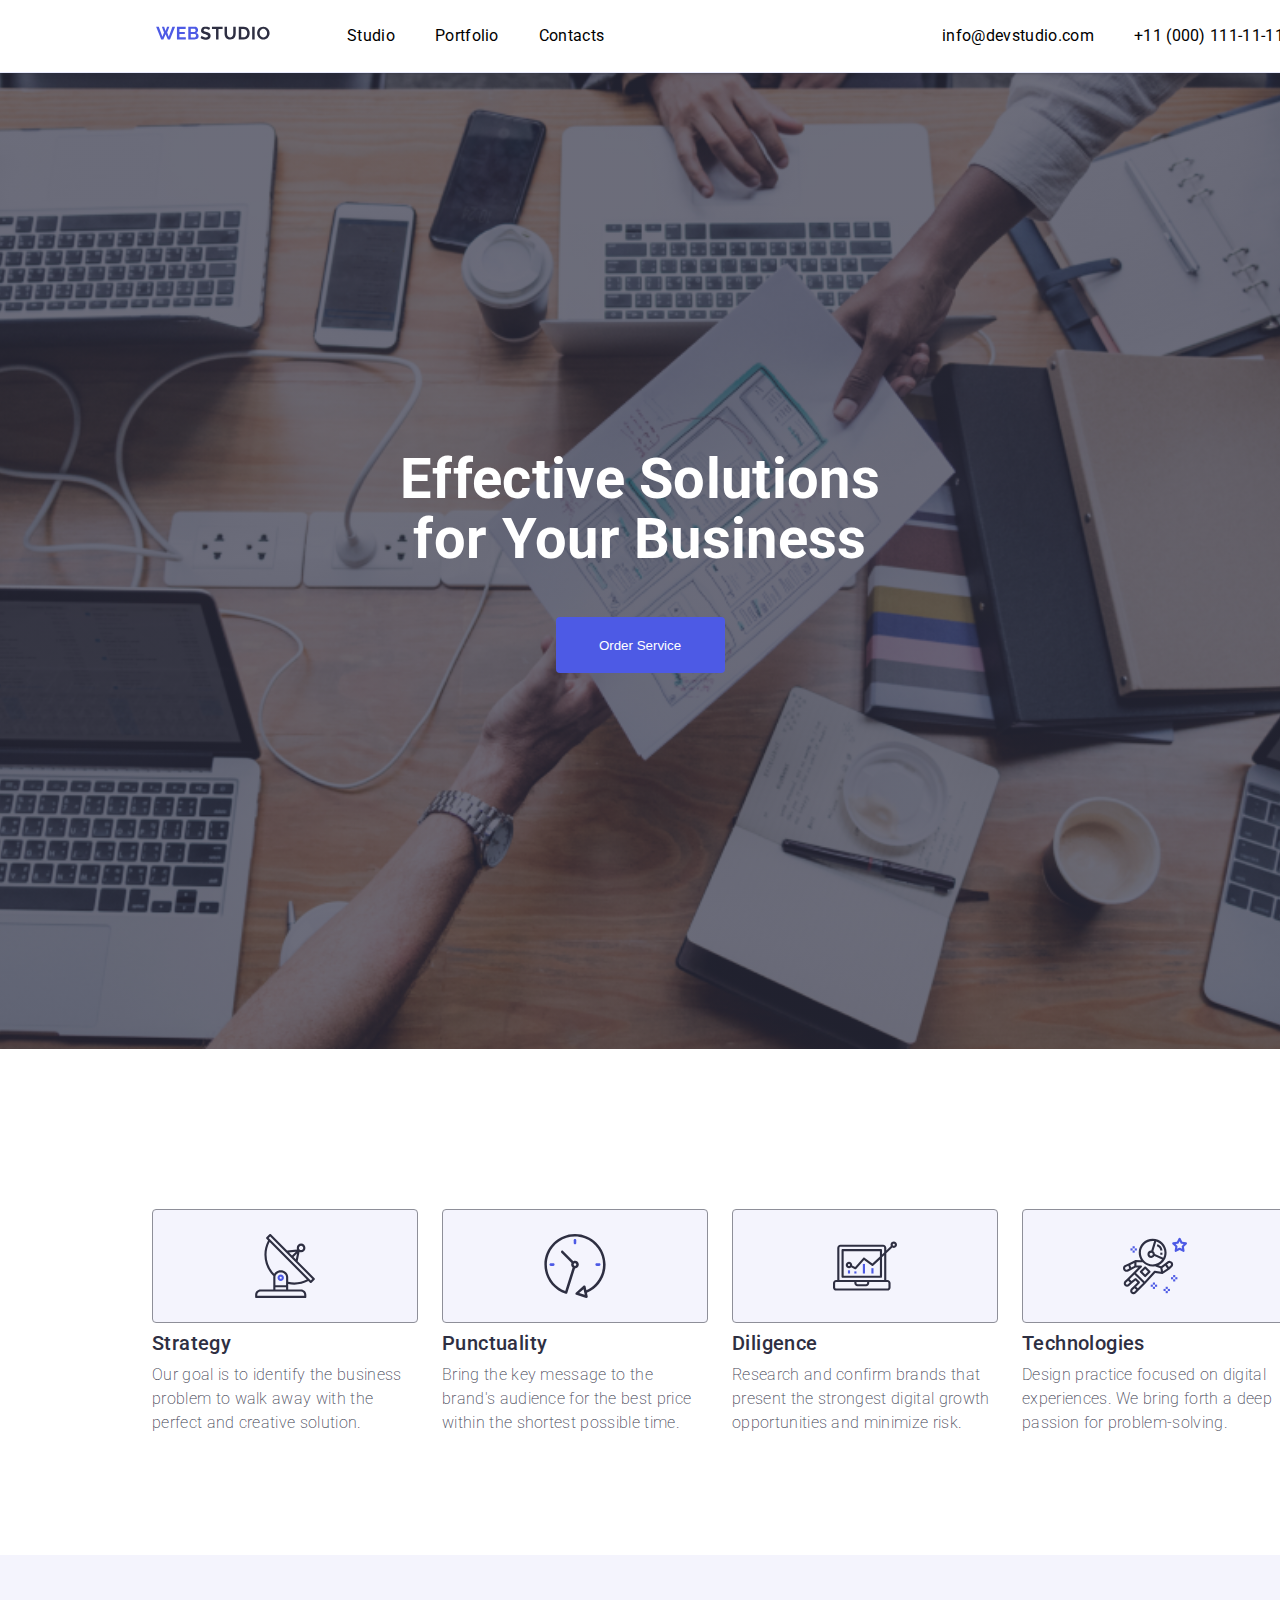
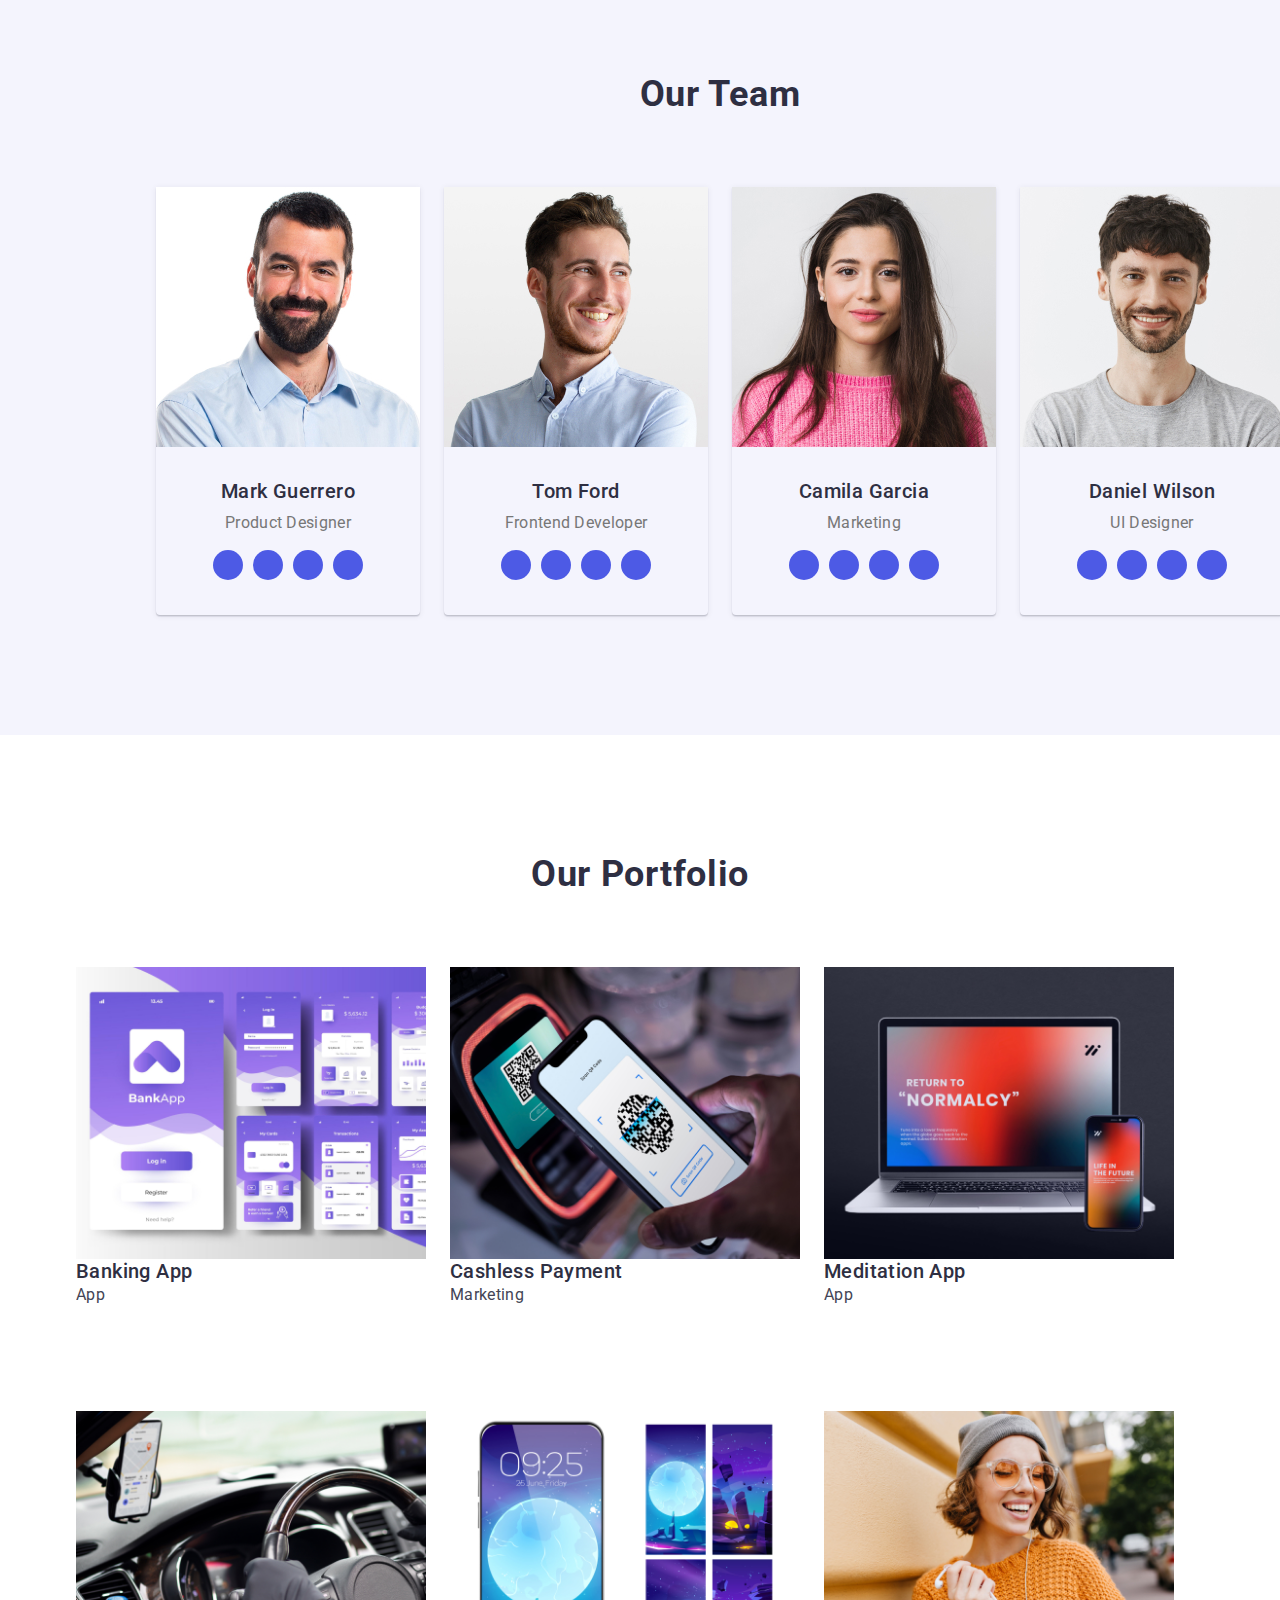
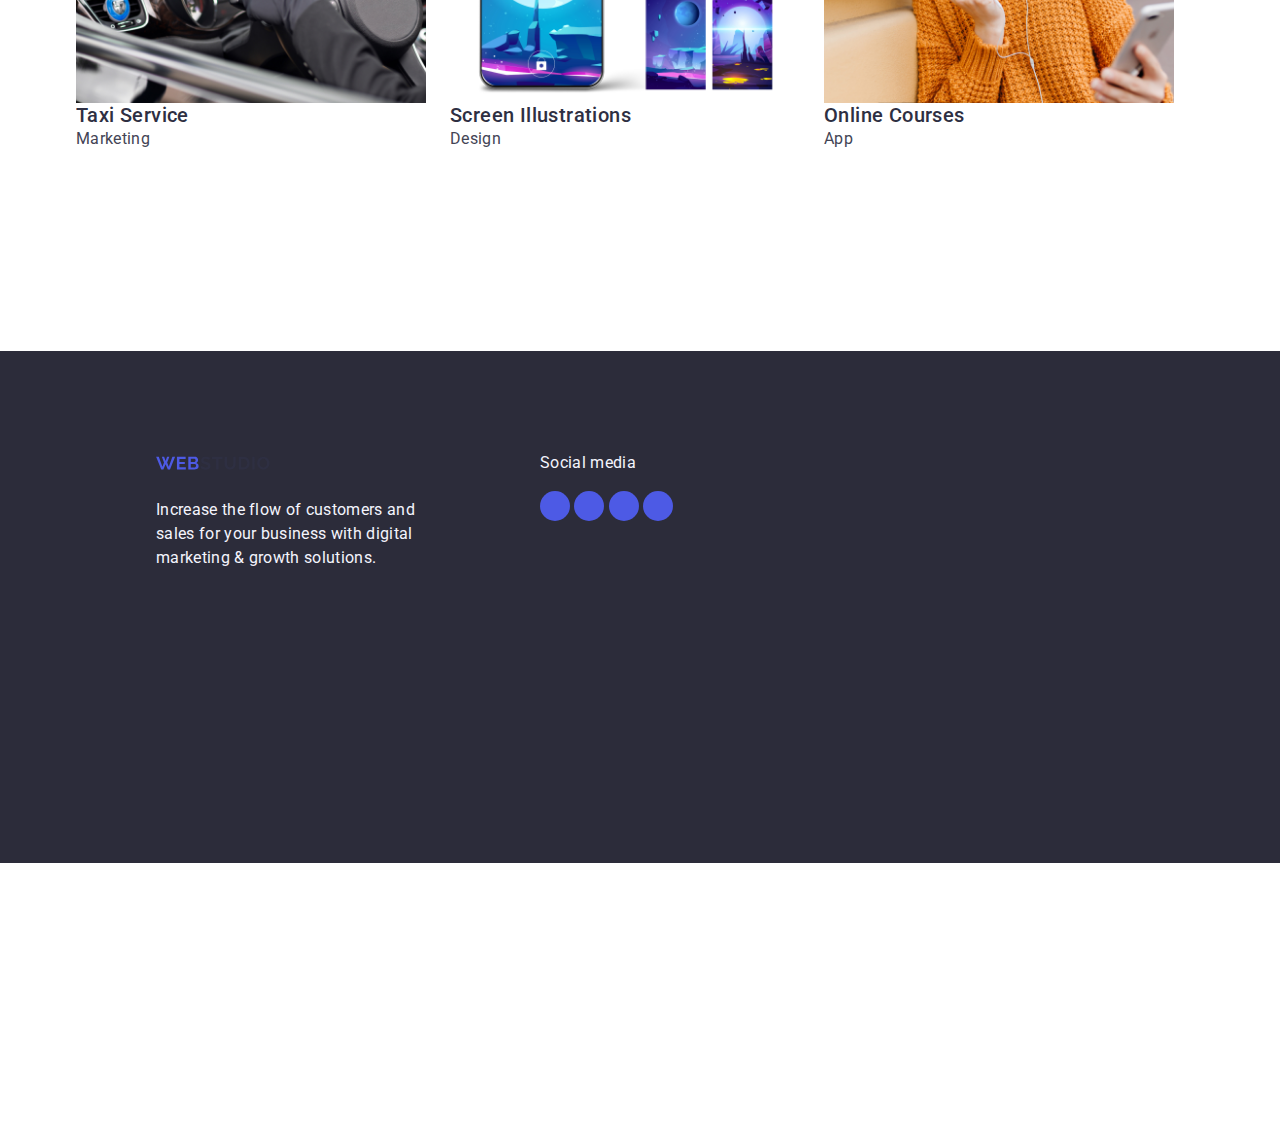
==== index.html @ ab567e37 "son6" ====
<!DOCTYPE html>
<html lang="en">
  <head>
    <meta charset="UTF-8" />
    <meta name="viewport" content="width=device-width, initial-scale=1.0" />
    <title>WEBSTUDIO</title>
    <!--fonts-->
    <link rel="preconnect" href="https://fonts.googleapis.com" />
    <link rel="preconnect" href="https://fonts.gstatic.com" crossorigin />
    <link
      href="https://fonts.googleapis.com/css2?family=Roboto:ital,wght@0,100..900;1,100..900&display=swap"
      rel="stylesheet"
    />
    <!--reset css-->
    <link rel="stylesheet" href="./css/reset.css" />
    <!--modern normalize-->
    <link
      rel="stylesheet"
      href="https://cdnjs.cloudflare.com/ajax/libs/modern-normalize/3.0.1/modern-normalize.min.css"
      integrity="sha512-q6WgHqiHlKyOqslT/lgBgodhd03Wp4BEqKeW6nNtlOY4quzyG3VoQKFrieaCeSnuVseNKRGpGeDU3qPmabCANg=="
      crossorigin="anonymous"
      referrerpolicy="no-referrer"
    />
    <!--external css-->
    <link rel="stylesheet" href="./css/styles.css" />
  </head>
  <body>
    <!-- header start -->
    <header class="container">
      <!-- logo and menu start -->
      <div class="sol-blok">
        <!-- logo start -->
        <div class="logo">
          <a href="#">
            <svg class="icons">
              <use href="./images/icons.svg#icon-logo"></use>
            </svg>
          </a>
        </div>
        <!-- logo end -->
        <!-- menu start -->
        <nav class="nav-bar">
          <ul class="nav-ul">
            <li class="studio"><a href="#">Studio</a></li>
            <li><a href="#">Portfolio</a></li>
            <li><a href="#">Contacts</a></li>
          </ul>
        </nav>
        <!-- menu end -->
      </div>
      <!-- logo and menu end -->
      <!-- address start -->
      <div class="sag-blok">
        <address>
          <a href="#">info@devstudio.com</a>
          <a href="#">+11 (000) 111-11-11</a>
        </address>
      </div>
      <!-- address end -->
    </header>
    <!-- header end -->

    <!--main start-->
    <main>
      <!--hero image start-->
      <section class="hero-image">
        <div class="container">
          <h1 class="hero-image-title">
            Effective Solutions for Your Business
          </h1>
          <button class="hero-image-btn">Order Service</button>
        </div>
      </section>
      <!--hero image end-->
      <!--section one start-->
      <section class="section-one">
        <div class="container">
          <h2 class="visually-hidden">Peculiarities</h2>
          <ul class="feature">
            <li class="feature-item">
              <div class="icons">
                <svg width="64" height="64" class="icon icon-antenna">
                  <use href="./images/icons.svg#icon-antenna"></use>
                </svg>
              </div>
              <h3 class="feature-head">Strategy</h3>
              <p class="feature-parag">
                Our goal is to identify the business problem to walk away with
                the perfect and creative solution.
              </p>
            </li>
            <li class="feature-item">
              <div class="icons">
                <svg width="64" height="64" class="icon icon-clock">
                  <use href="./images/icons.svg#icon-clock"></use>
                </svg>
              </div>
              <h3 class="feature-head">Punctuality</h3>
              <p class="feature-parag">
                Bring the key message to the brand's audience for the best price
                within the shortest possible time.
              </p>
            </li>
            <li class="feature-item">
              <div class="icons">
                <svg width="64" height="64" class="icon icon-diagram">
                  <use href="./images/icons.svg#icon-diagram"></use>
                </svg>
              </div>
              <h3 class="feature-head">Diligence</h3>
              <p class="feature-parag">
                Research and confirm brands that present the strongest digital
                growth opportunities and minimize risk.
              </p>
            </li>
            <li class="feature-item">
              <div class="icons">
                <svg width="64" height="64" class="icon icon-astronaut">
                  <use href="./images/icons.svg#icon-astronaut"></use>
                </svg>
              </div>
              <h3 class="feature-head">Technologies</h3>
              <p class="feature-parag">
                Design practice focused on digital experiences. We bring forth a
                deep passion for problem-solving.
              </p>
            </li>
          </ul>
        </div>
      </section>
      <!--section two start-->
      <section class="our-team">
        <div class="team-container">
          <h2 class="our-team-head">Our Team</h2>
          <ul class="our-team-card">
            <li class="our-team-content">
              <img src="./images/img1.jpg" alt="Mark Guerrero" width="264" />
              <h3 class="team-card-title">Mark Guerrero</h3>
              <p class="team-card-parag">Product Designer</p>
              <div class="social-links">
                <svg width="16" height="16" class="icon icon-instagram">
                  <use href="icons.svg#icon-instagram"></use>
                </svg>
                <svg width="16" height="16" class="icon icon-facebook">
                  <use href="icons.svg#icon-facebook"></use>
                </svg>
                <svg width="16" height="16" class="icon icon-twitter">
                  <use href="icons.svg#icon-twitter"></use>
                </svg>
                <svg width="16" height="16" class="icon icon-linkedin">
                  <use href="icons.svg#icon-linkedin"></use>
                </svg>
              </div>
            </li>
            <li class="our-team-content">
              <img src="./images/img2.jpg" alt="Tom Ford" width="264" />
              <h3 class="team-card-title">Tom Ford</h3>
              <p class="team-card-parag">Frontend Developer</p>
              <div class="social-links">
                <svg width="16" height="16" class="icon icon-instagram">
                  <use href="icons.svg#icon-instagram"></use>
                </svg>
                <svg width="16" height="16" class="icon icon-facebook">
                  <use href="icons.svg#icon-instagram"></use>
                </svg>
                <svg width="16" height="16" class="icon icon-twitter">
                  <use href="icons.svg#icon-instagram"></use>
                </svg>
                <svg width="16" height="16" class="icon icon-linkedin">
                  <use href="icons.svg#icon-instagram"></use>
                </svg>
              </div>
            </li>
            <li class="our-team-content">
              <img src="./images/img3.jpg" alt="Camila Garcia" width="264" />
              <h3 class="team-card-title">Camila Garcia</h3>
              <p class="team-card-parag">Marketing</p>
              <div class="social-links">
                <svg width="16" height="16" class="icon icon-instagram">
                  <use href="icons.svg#icon-instagram"></use>
                </svg>
                <svg width="16" height="16" class="icon icon-facebook">
                  <use href="icons.svg#icon-instagram"></use>
                </svg>
                <svg width="16" height="16" class="icon icon-twitter">
                  <use href="icons.svg#icon-instagram"></use>
                </svg>
                <svg width="16" height="16" class="icon icon-linkedin">
                  <use href="icons.svg#icon-instagram"></use>
                </svg>
              </div>
            </li>
            <li class="our-team-content">
              <img src="./images/img4.jpg" alt="Daniel Wilson" width="264" />
              <h3 class="team-card-title">Daniel Wilson</h3>
              <p class="team-card-parag">UI Designer</p>
              <div class="social-links">
                <svg width="16" height="16" class="icon icon-instagram">
                  <use href="icons.svg#icon-instagram"></use>
                </svg>
                <svg width="16" height="16" class="icon icon-facebook">
                  <use href="icons.svg#icon-instagram"></use>
                </svg>
                <svg width="16" height="16" class="icon icon-twitter">
                  <use href="icons.svg#icon-instagram"></use>
                </svg>
                <svg width="16" height="16" class="icon icon-linkedin">
                  <use href="icons.svg#icon-instagram"></use>
                </svg>
              </div>
            </li>
          </ul>
        </div>
      </section>
      <!--section two end-->

      <!--section three start-->
      <section class="our-portfolio">
        <div class="container">
          <h2 class="our-portfolio-head">Our Portfolio</h2>
          <ul class="row-one-ul">
            <li class="project-card">
              <img src="./images/img5.jpg" alt="Banking-app" width="360" />
              <div class="card-content">
                <h3 class="row-one-title">Banking App</h3>
                <p class="row-one-parag">App</p>
              </div>
            </li>
            <li class="project-card">
              <img src="./images/img6.jpg" alt="Cashless Payment" width="360" />
              <div class="card-content">
                <h3 class="row-one-title">Cashless Payment</h3>
                <p class="row-one-parag">Marketing</p>
              </div>
            </li>
            <li class="project-card">
              <img src="./images/img7.jpg" alt="Meditation App" width="360" />
              <div class="card-content">
                <h3 class="row-one-title">Meditation App</h3>
                <p class="row-one-parag">App</p>
              </div>
            </li>
            <li class="project-card">
              <img src="./images/img8.jpg" alt="Taxi Service" width="360" />
              <h3 class="row-one-title">Taxi Service</h3>
              <p class="row-one-parag">Marketing</p>
            </li>
            <li class="project-card">
              <img
                src="./images/img9.jpg"
                alt="Screen Illustrations"
                width="360"
              />
              <h3 class="row-one-title">Screen Illustrations</h3>
              <p class="row-one-parag">Design</p>
            </li>
            <li class="project-card">
              <img src="./images/img10.jpg" alt="Online Courses" width="360" />
              <h3 class="row-one-title">Online Courses</h3>
              <p class="row-one-parag">App</p>
            </li>
          </ul>
        </div>
      </section>
      <!--section three start-->
    </main>
    <!--main end-->
    <!--footer start-->
    <footer class="footer">
      <div class="footer-container">
        <div class="logo-parag">
          <svg class="icon-icon-logo">
            <use href="./images/icons.svg#icon-logo"></use>
          </svg>
          <p class="footer-parag">
            Increase the flow of customers and sales for your business with
            digital marketing & growth solutions.
          </p>
        </div>
        <div class="footer-social-links">
          <p class="footer-social-links-parag">Social media</p>
          <svg width="16" height="16" class="icon icon-instagram">
            <use href="icons.svg#icon-instagram"></use>
          </svg>
          <svg width="16" height="16" class="icon icon-facebook">
            <use href="icons.svg#icon-instagram"></use>
          </svg>
          <svg width="16" height="16" class="icon icon-twitter">
            <use href="icons.svg#icon-instagram"></use>
          </svg>
          <svg width="16" height="16" class="icon icon-linkedin">
            <use href="icons.svg#icon-instagram"></use>
          </svg>
        </div>
      </div>
    </footer>
    <!--footer end-->
  </body>
</html>
---- css/styles.css ----
/*degiskenlerim*/
:root {
  --primary-brand: #4d5ae5;
  --Pressed-state: #404bbf;
  --Dark: #2e2f42;
  --Success: #31d0aa;
  --Text: #434455;
  --Subtle-Text: #8e8f99;
  --Accent: #e7e9fc;
  --Light: #f4f4fd;
  --Modal-overlay: #2e2f42;
  --Hero-background: #2e2f42;
  --Modal-background: #fcfcfc;
  --White-background: #ffffff;
}
/*contanier start*/
.container {
  position: relative;
  overflow: hidden;
  width: 1440px;
  margin: 0 auto;
  overflow: hidden;
}

html,
body {
  font-family: "Roboto", sans-serif;
  font-weight: 400;
  font-size: 16px;
  line-height: 24px;
  letter-spacing: 0.32px;
  color: #434455;
  background-color: #ffffff;
  box-sizing: border-box;
}

img {
  display: block;
  max-width: 100%;
  height: auto;
}

h1 {
  font-family: "Roboto", sans-serif;
  font-weight: Bold;
  font-size: 56px;
  letter-spacing: 1.1;
  line-height: 1.07;
}
h2 {
  font-family: "Roboto", sans-serif;
  font-weight: Bold;
  font-size: 36px;
  line-height: 1.11;
  letter-spacing: 0.02em;
  text-transform: capitalize;
  color: #2e2f42;
}
h3 {
  font-family: "Roboto", sans-serif;
  font-weight: 500;
  font-size: 20px;
  line-height: 1.2;
  letter-spacing: 0.02em;
  letter-spacing: 2%;
  color: #2e2f42;
}
p {
  font-family: "Roboto", sans-serif;
  font-weight: 400;
  font-size: 16px;
  line-height: 1.5;
  letter-spacing: 0.02em;
  color: #434455;
}
/*contanier end*/

/* header start */
header {
  display: flex;
  justify-content: space-between;
  align-items: center;
  height: 72px;
  border-bottom: 1px solid #e7e9fc;
  box-shadow: 0px 2px 1px rgba(46, 47, 66, 0.08),
    0px 1px 1px rgba(46, 47, 66, 0.16), 0px 1px 6px rgba(46, 47, 66, 0.08);
}

.sol-blok {
  display: flex;
  justify-content: center;
  align-items: center;
  margin-left: 156px;
}

.sol-blok .logo svg {
  width: 115px;
  height: 24px;
  fill: #ffffff;
}

header .sol-blok .nav-bar {
  margin-left: 76px;
}

header .sol-blok nav ul {
  display: flex;
  gap: 40px;
  list-style: none; /* Varsayılan liste işaretlerini kaldır */
  margin: 0;
  padding: 0;
}

header .sol-blok nav ul li a {
  text-decoration: none; /* Alt çizgiyi kaldır */

  position: relative; /* Pseudo elementler için gerekli */
  transition: color 250ms cubic-bezier(0.4, 0, 0.2, 1);
}

header .sol-blok nav ul li a:hover {
  color: var(--Pressed-state); /* Hover durumunda renk değişimi */
}

header .sol-blok nav ul li a::after {
  content: ""; /* Pseudo elementin görünmesi için gerekli */
  position: absolute;
  width: 100%;
  height: 4px;
  background-color: #404bbf;
  left: 0;
  bottom: -1px;
  border-radius: 2px; /* Yuvarlak kenarlar */
  transform: scaleX(0); /* İlk durumda görünmez */
  transform-origin: center; /* Animasyonun başlangıç noktası */
  transition: transform 250ms cubic-bezier(0.4, 0, 0.2, 1);
}

header .sol-blok nav ul li a:hover::after {
  transform: scaleX(1); /* Hover durumunda genişlet */
}

header .sag-blok {
  margin-right: 156px;
}

header .sag-blok address {
  display: flex;
  gap: 40px;
}

header .sag-blok address a {
  text-decoration: none; /* Alt çizgiyi kaldır */

  transition: color 250ms cubic-bezier(0.4, 0, 0.2, 1);
}

header .sag-blok address a:hover {
  color: var(--Pressed-state); /* Hover durumunda renk değişimi */
}
/* header end */

/*hero image section start*/
main .hero-image {
  display: flex;

  margin: 0 auto;
  color: #333333;
  height: 600px;
  background-color: #2e2f42;
  padding: 188px 0;
  background-image: linear-gradient(
      rgba(46, 47, 66, 0.7),
      rgba(46, 47, 66, 0.7)
    ),
    url(../images/people-office.jpg);
  background-repeat: no-repeat;
  background-position: center;
  background-size: cover;
  max-width: 1440px;
}
main .hero-image .hero-image-title {
  max-width: 496px;
  font-size: 56px;
  color: var(--White-background);
  font-weight: bold;
  line-height: 60px;
  text-align: center;
}
main .hero-image .container {
  display: flex;
  flex-direction: column;
  justify-content: center;
  align-items: center;
}
main .hero-image .container .hero-image-btn {
  min-width: 169px;
  height: 56px;
  background-color: #4d5ae5;
  border: none;
  color: white;
  margin-top: 48px;
  display: block;
  border-radius: 4px;
  cursor: pointer;
  transition: background-color 250ms cubic-bezier(0.4, 0, 0.2, 1);
}
main .hero-image .container .hero-image-btn:hover {
  background-color: var(--Pressed-state);
}
/*hero image section end*/

/* section one start*/
.section-one .container .visually-hidden {
  visibility: hidden;
}

.section-one .container .feature-item .icons {
  background-color: #f4f4fd;
  display: flex;
  justify-content: center;
  align-items: center;
  border-radius: 4px;
  border: 1px solid #8e8f99;
  width: 264px;
  height: 112px;
  margin-bottom: 8px;
}
.section-one .container .feature {
  display: flex;
  justify-content: center;
  margin-top: 120px;
  gap: 24px;
  margin-bottom: 120px;
}
.section-one .container .feature-item .icons {
  max-width: 264px;
  display: flex;
  gap: 24px;
}
.section-one .container .feature-head {
  font-size: 20px;
  font-weight: 500;
  letter-spacing: 2%;
  line-heigth: 24px;
  margin-bottom: 8px;
  width: 264px;
}
.section-one .container .feature .feature-parag {
  width: 264px;
  font-family: roboto;
  font-weight: 200;
}
/* section one end*/

/* section two start*/
.our-team {
  width: 1440px;
  height: 780px;
  background-color: var(--Light);
  margin: 0 auto;
}

.our-team .team-container .our-team-head {
  padding-top: 120px;
  padding-bottom: 72px;
  color: var(--Dark);
  font-size: 36px;
  line-height: 1.11;
  text-align: center;
  letter-spacing: 0.02em;
  text-transform: capitalize;
}

.our-team-card {
  text-align: center;
  display: flex;
  padding-left: 156px;
  padding-right: 156px;
  gap: 24px;
}

.our-team .team-container .our-team-card .our-team-content {
  object-fit: cover;
  width: calc((100% - 72px) / 4);
  border-radius: 0px 0px 4px 4px;
  box-shadow: 0px 1px 6px rgba(46, 47, 66, 0.08),
    0px 1px 1px rgba(46, 47, 66, 0.16), 0px 2px 1px rgba(46, 47, 66, 0.08);
}

.our-team-parag {
  font-size: 1rem;
  color: #777;
  margin-bottom: 15px;
}
.our-team .team-container .our-team-card .our-team-content {
  width: 264px;
  height: 428px;
}

.our-team .team-container .our-team-card .team-card-title {
  margin-top: 32px;
}

.team-card-parag {
  font-size: 1rem;
  color: #777;
  margin-bottom: 15px;
  margin-top: 8px;
}

.our-team .team-container .social-links {
  display: flex;
  justify-content: center;
  gap: 10px;
  padding-bottom: 15px;
}

.our-team .team-container .social-links svg {
  width: 30px;
  height: 30px;
  display: flex;
  gap: 16px;
  align-items: center;
  justify-content: center;
  border-radius: 50%;
  background-color: var(--primary-brand);
  text-decoration: none;
  font-size: 1rem;
  transition: background-color 0.3s;
}
/* section two end*/

/* section three start*/
.our-portfolio .container {
  display: flex;
  justify-content: center;
  flex-direction: column;
  width: 1128px;
  margin-top: 120px;
}

.our-portfolio .container .our-portfolio-head {
  display: flex;
  justify-content: center;
  padding-bottom: 72px;
}

.our-portfolio .container .row-one-ul {
  display: flex;
  flex-wrap: wrap;
  gap: 24px;
  width: 1128px;
}

.our-portfolio .container .row-one-ul .project-card {
  position: relative;
  width: 350px;
  height: 420px;
}

.our-portfolio.container .row-one-ul .project-card .card-content {
  margin-top: 20px;
}

/* section three end*/

/* footer start */
.footer {
  width: 1440px;
  height: 780px;
  margin: 0 auto;
}

.footer .footer-container {
  background-color: #2c2c3a;
  margin-top: 120px;
  width: 1440px;
  height: 312px;
  padding-left: 156px;
  padding-right: 120px;
  padding-top: 100px;
  padding-bottom: 100px;
  display: flex;
}

.footer .footer-container svg {
  width: 115px;
  height: 24px;
  margin-bottom: 16px;
}

.footer .footer-container .logo-parag {
  width: 264px;
  height: 112px;
}

.footer .footer-container .logo-parag .footer-parag {
  color: var(--Light);
}

.footer .footer-container .footer-social-links {
  width: 280px;
  height: 80;
  margin-left: 120px;
}

.footer .footer-container .footer-social-links .footer-social-links-parag {
  color: var(--Light);
}

.footer .footer-container .footer-social-links svg {
  margin-top: 16px;
  gap: 16px;
  width: 30px;
  height: 30px;
  align-items: center;
  justify-content: center;
  border-radius: 50%;
  background-color: var(--primary-brand);
  fill: #ffffff;
  text-decoration: none;
  font-size: 1rem;
  transition: background-color 0.3s;
}
/* footer end*/
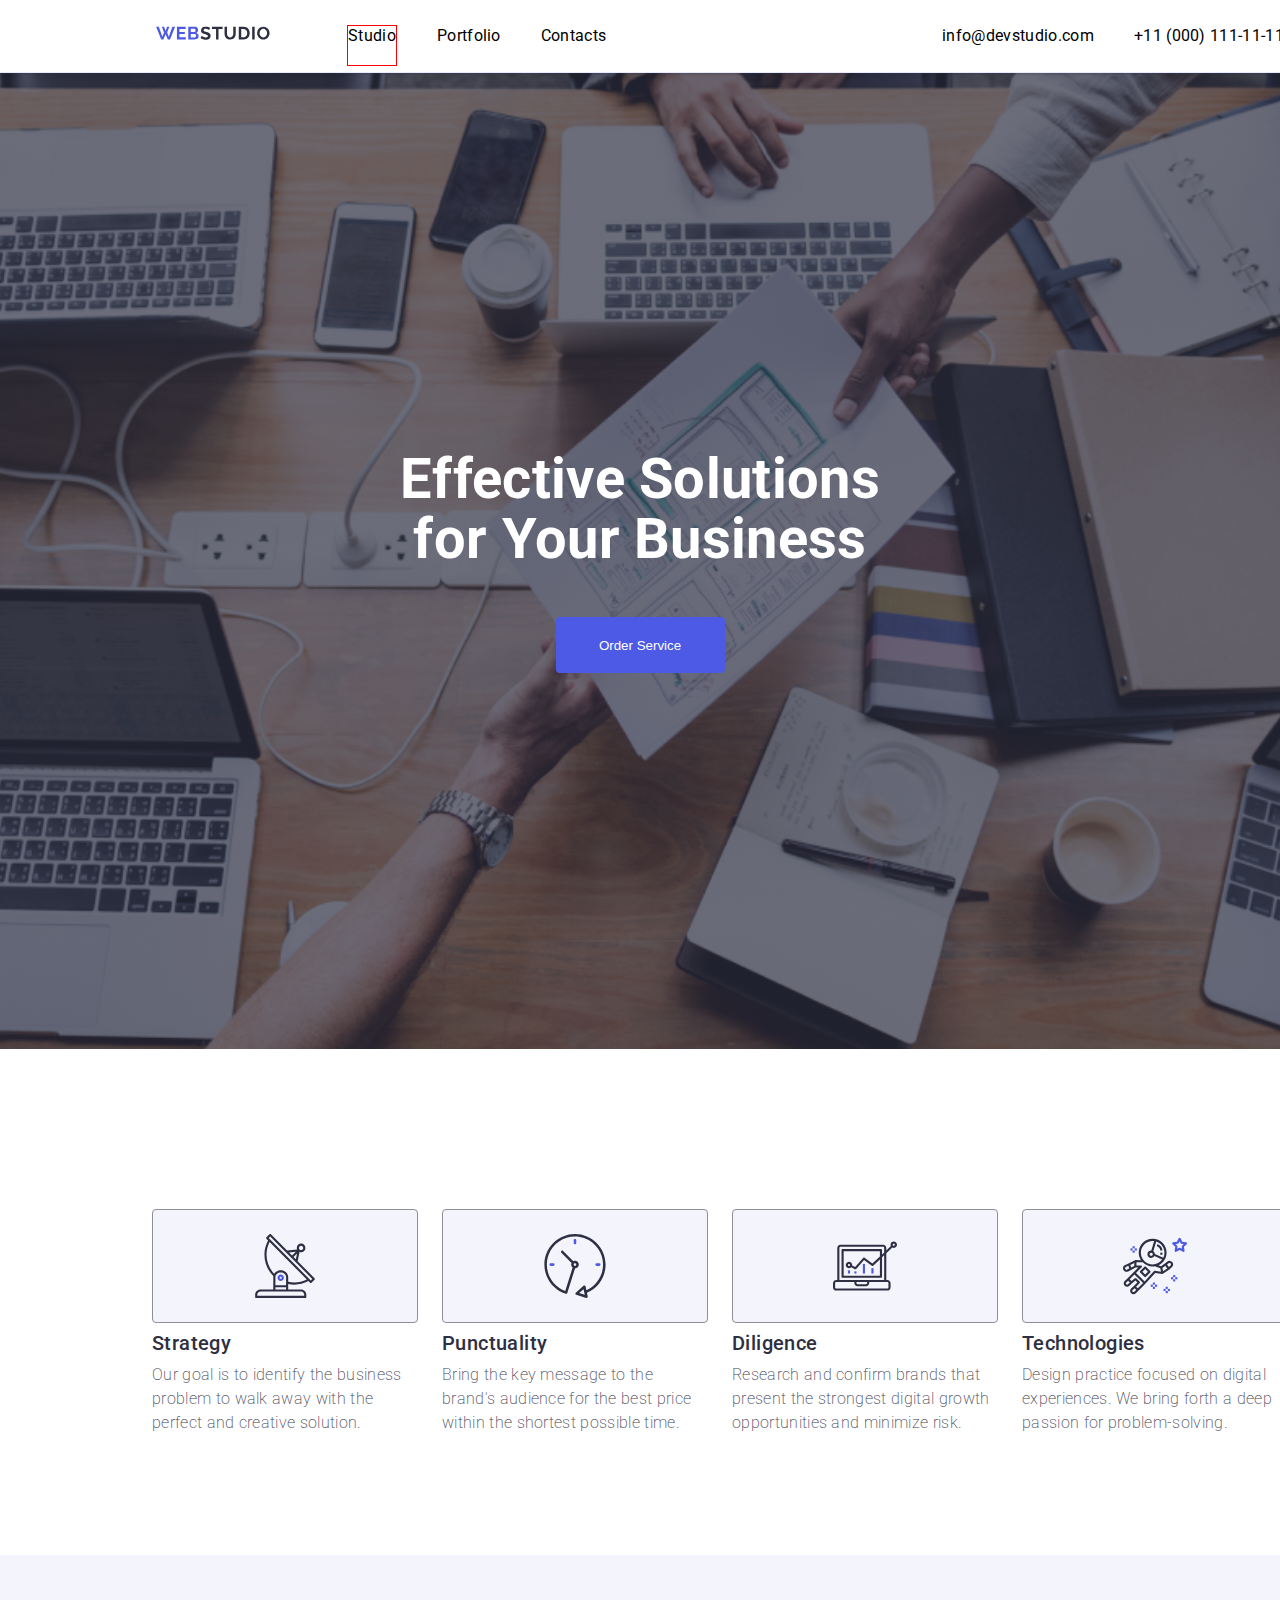
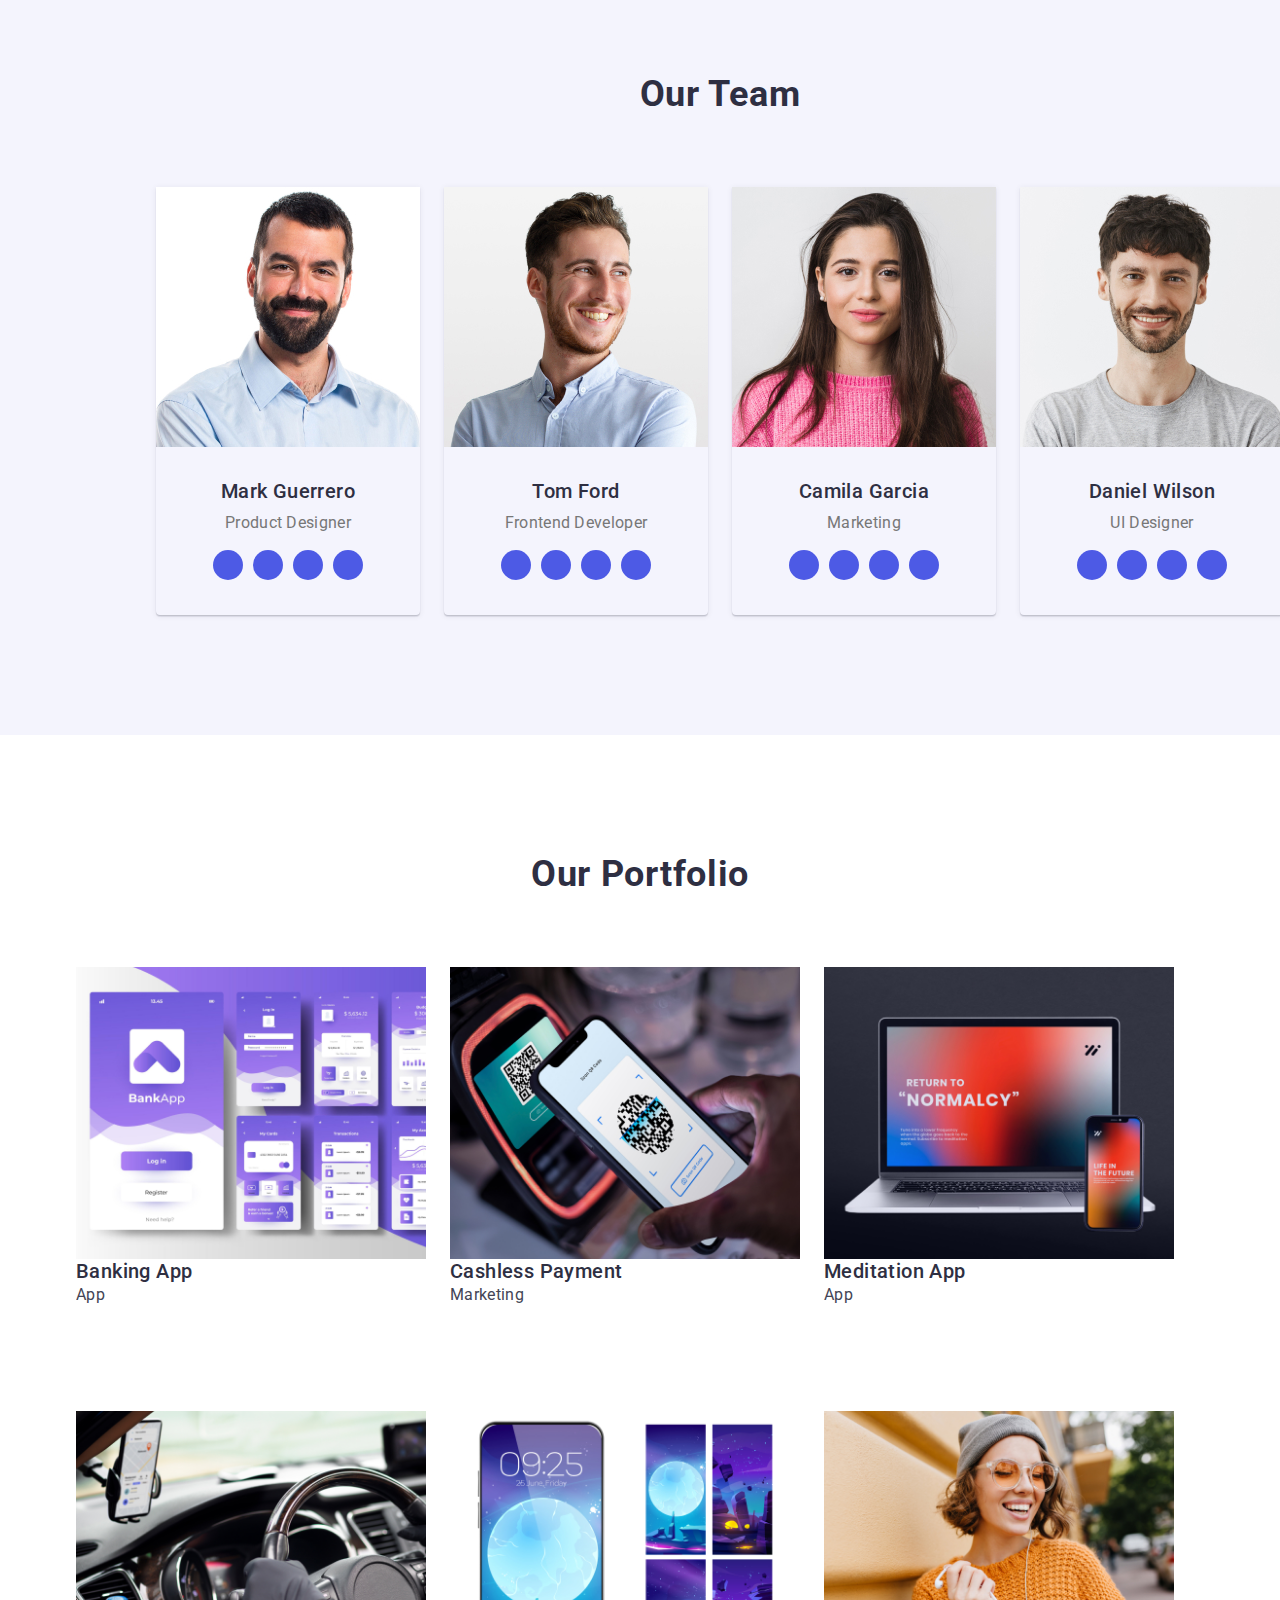
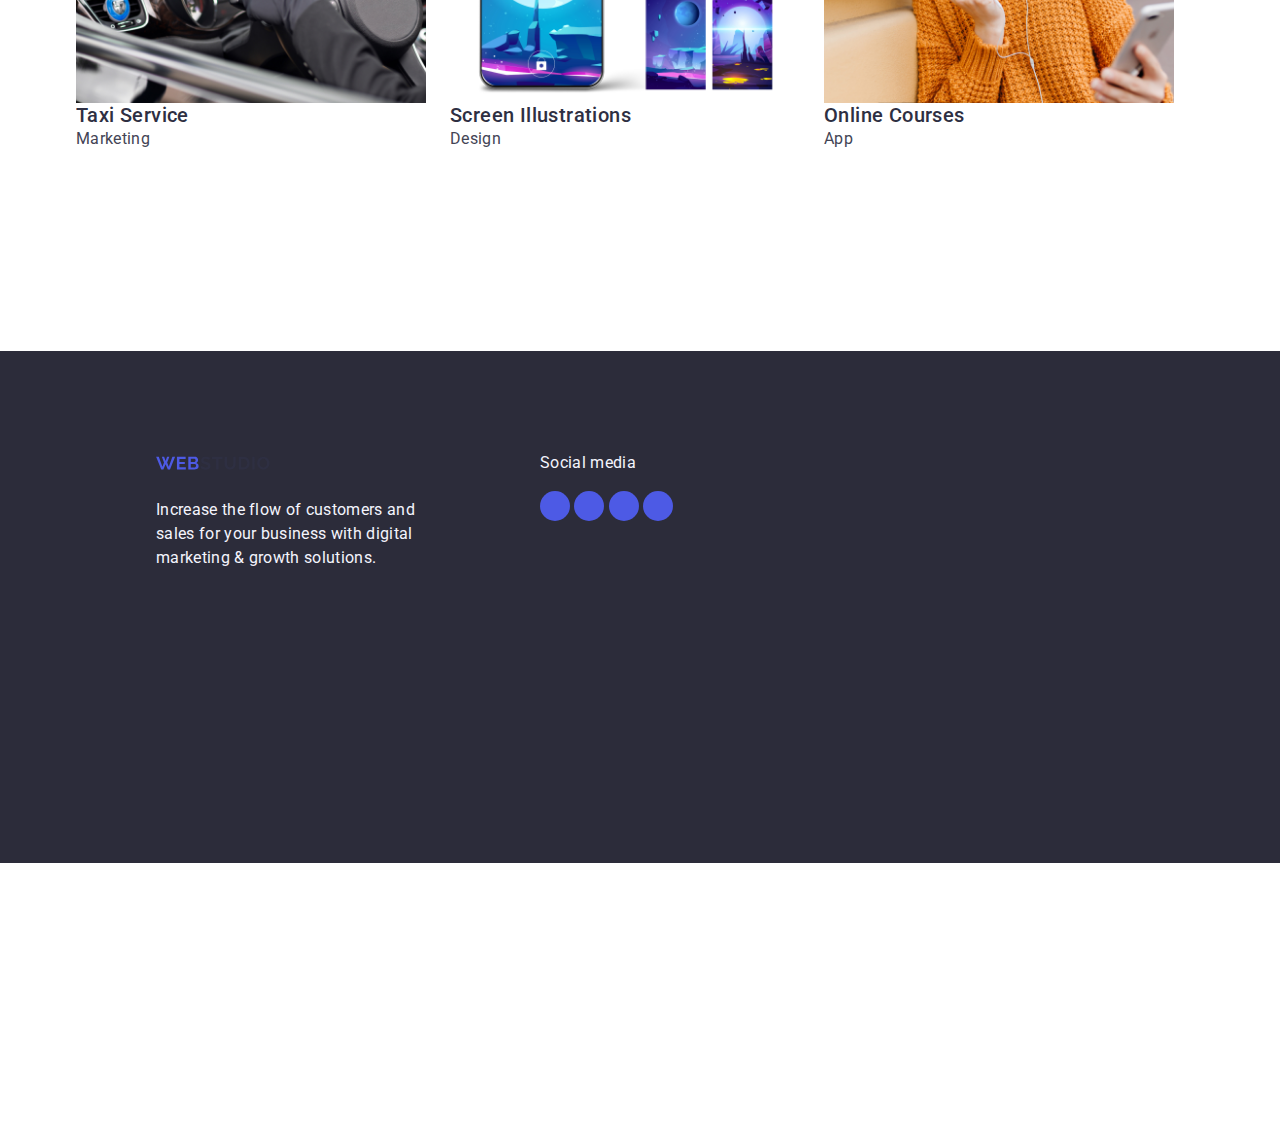
==== commit 4822327c: "son8" ====
--- a/index.html
+++ b/index.html
@@ -41,7 +41,7 @@
         <!-- menu start -->
         <nav class="nav-bar">
           <ul class="nav-ul">
-            <li class="studio"><a href="#">Studio</a></li>
+            <li><a class="nav-studio" href="#">Studio</a></li>
             <li><a href="#">Portfolio</a></li>
             <li><a href="#">Contacts</a></li>
           </ul>
--- a/css/styles.css
+++ b/css/styles.css
@@ -111,11 +111,12 @@
   padding: 0;
 }
 
-header .sol-blok nav ul li a {
+header .sol-blok .nav-ul .nav-studio {
   text-decoration: none; /* Alt çizgiyi kaldır */
-
+  padding-bottom: 20px;
   position: relative; /* Pseudo elementler için gerekli */
   transition: color 250ms cubic-bezier(0.4, 0, 0.2, 1);
+  border: 1px solid red;
 }
 
 header .sol-blok nav ul li a:hover {
@@ -129,7 +130,7 @@
   height: 4px;
   background-color: #404bbf;
   left: 0;
-  bottom: -1px;
+  bottom: -5px;
   border-radius: 2px; /* Yuvarlak kenarlar */
   transform: scaleX(0); /* İlk durumda görünmez */
   transform-origin: center; /* Animasyonun başlangıç noktası */
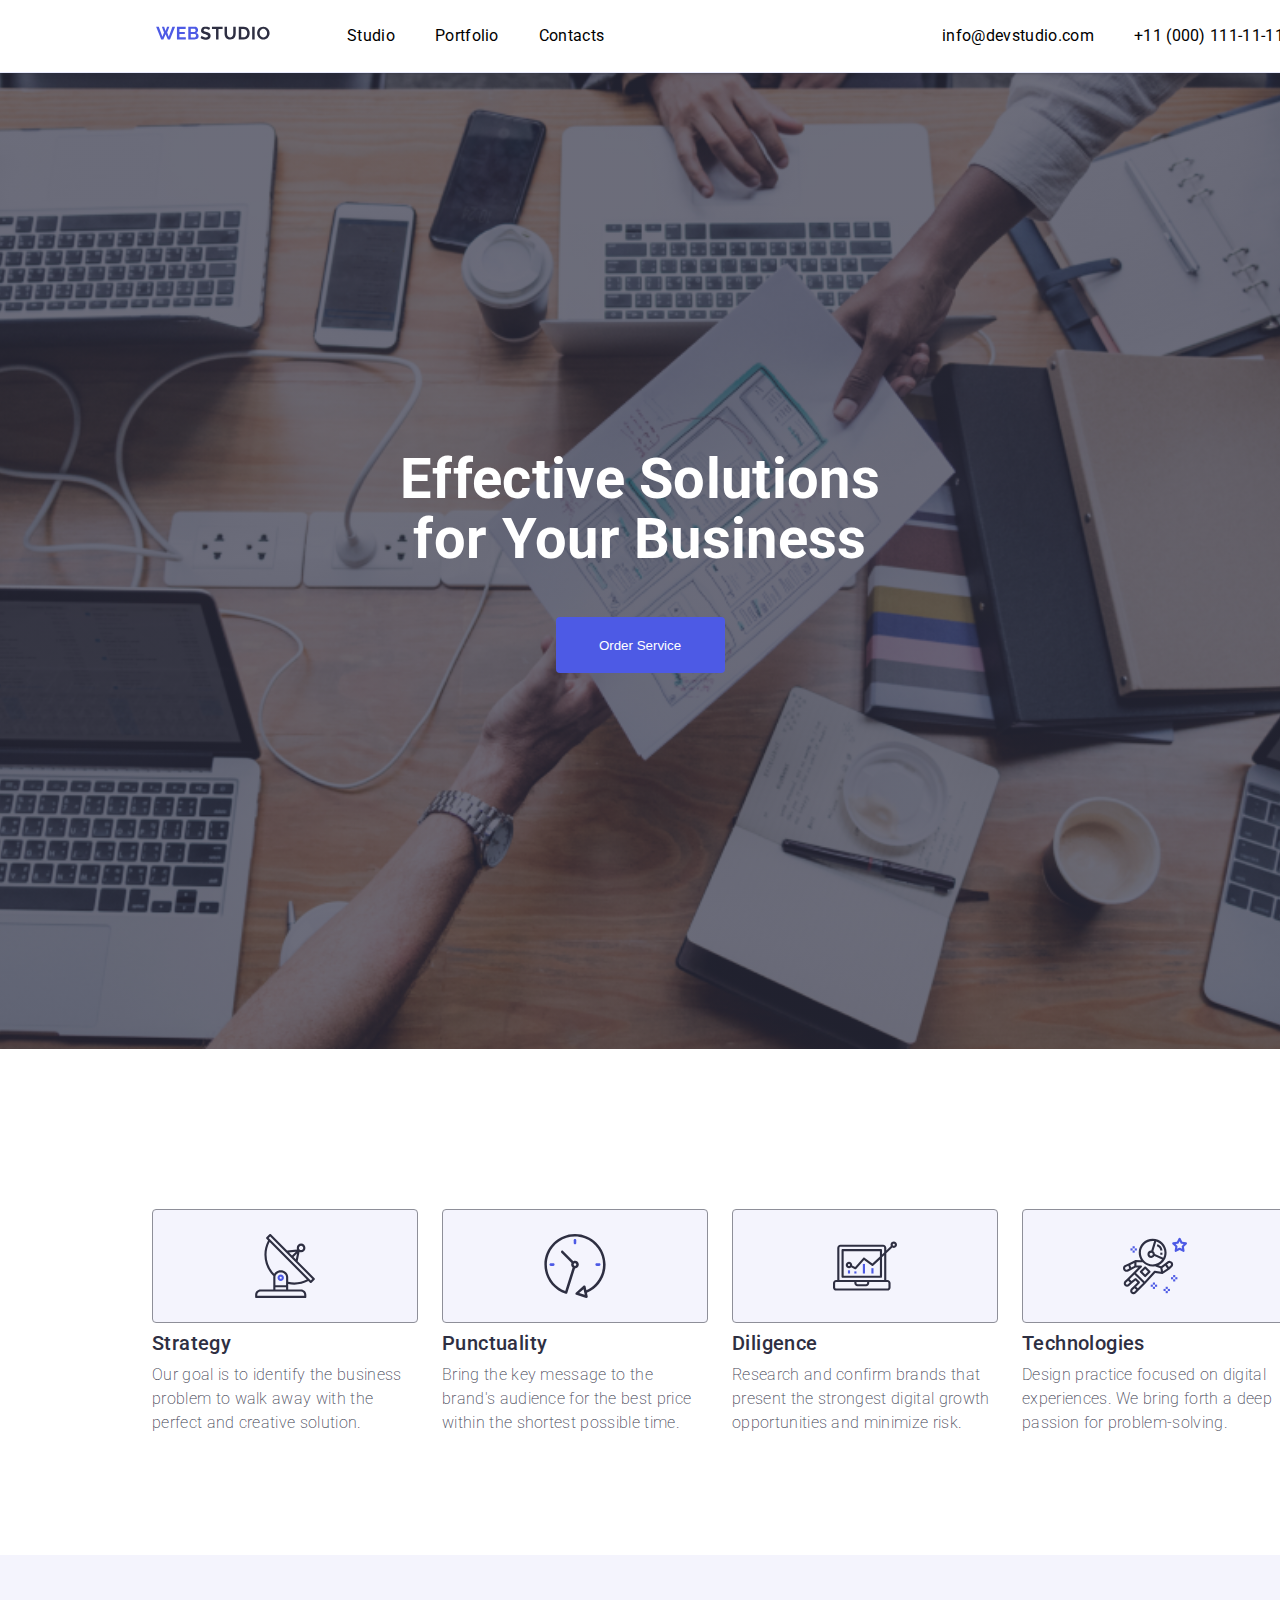
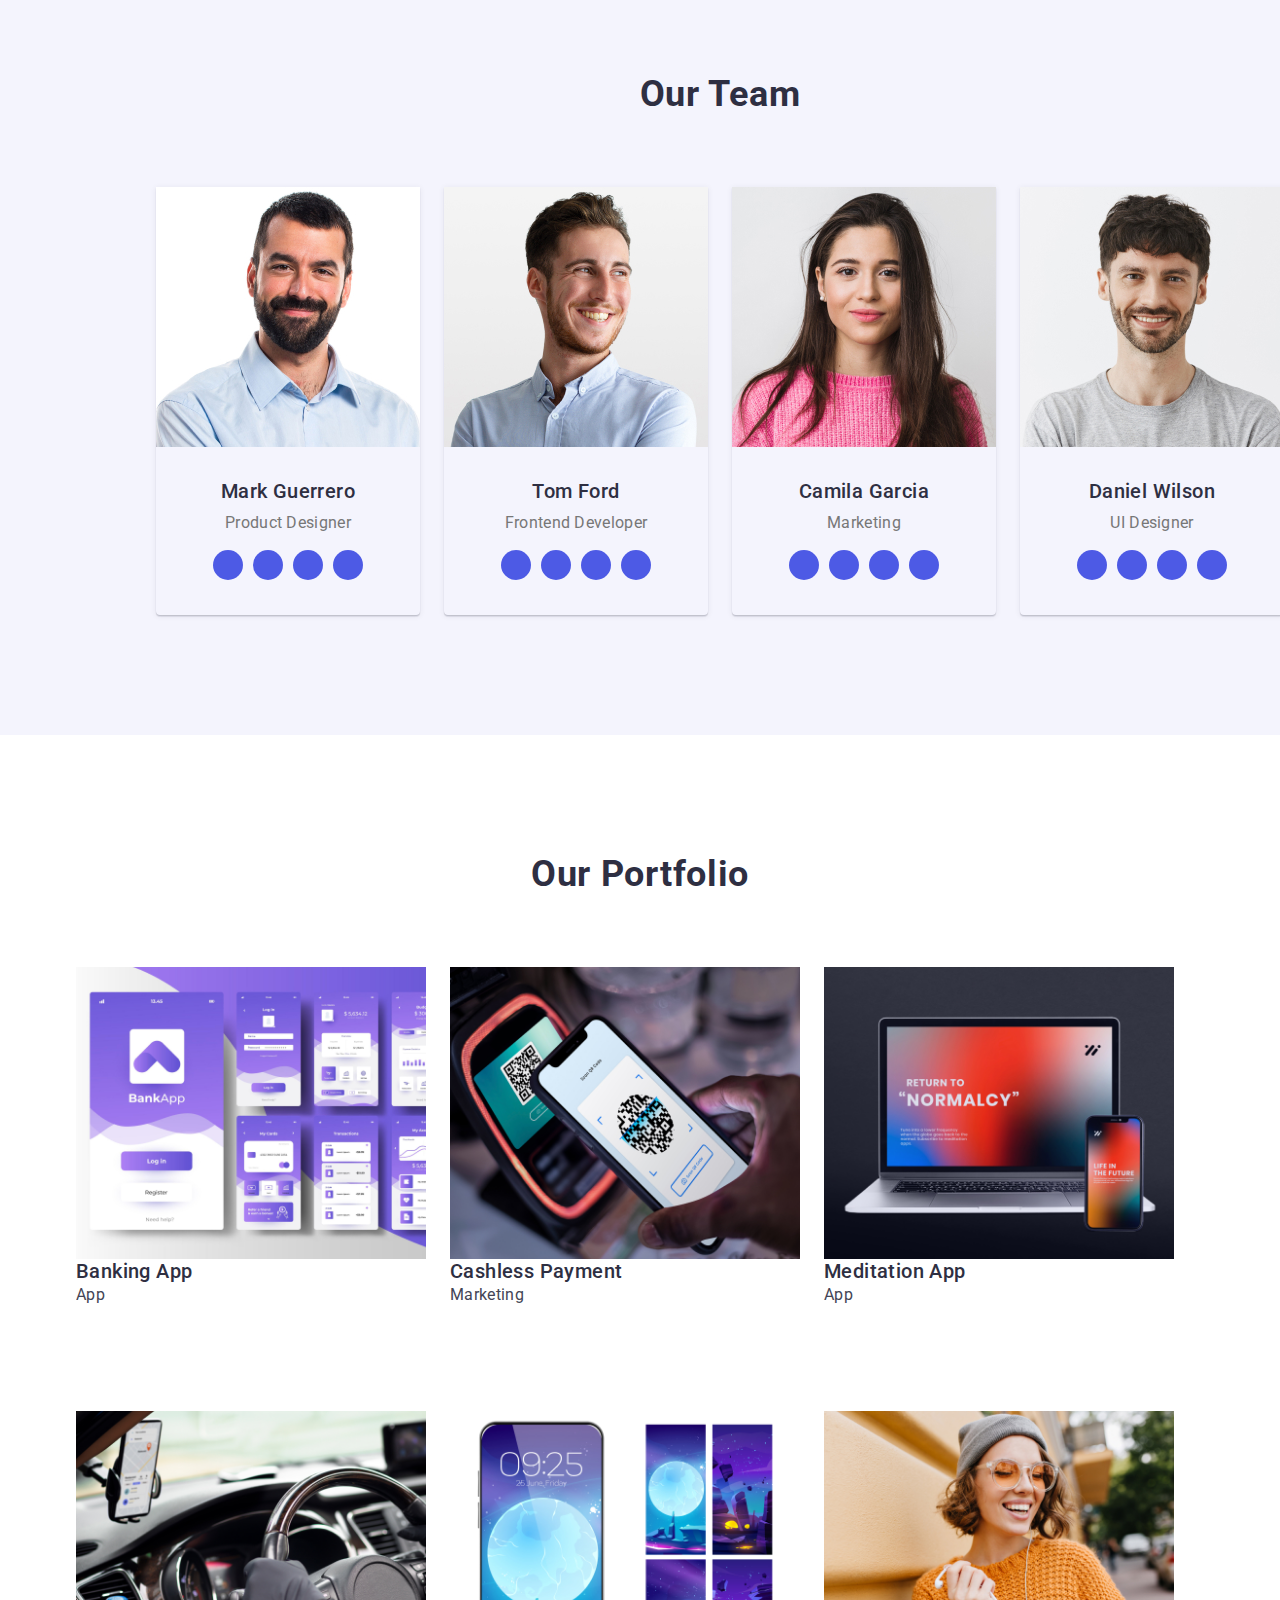
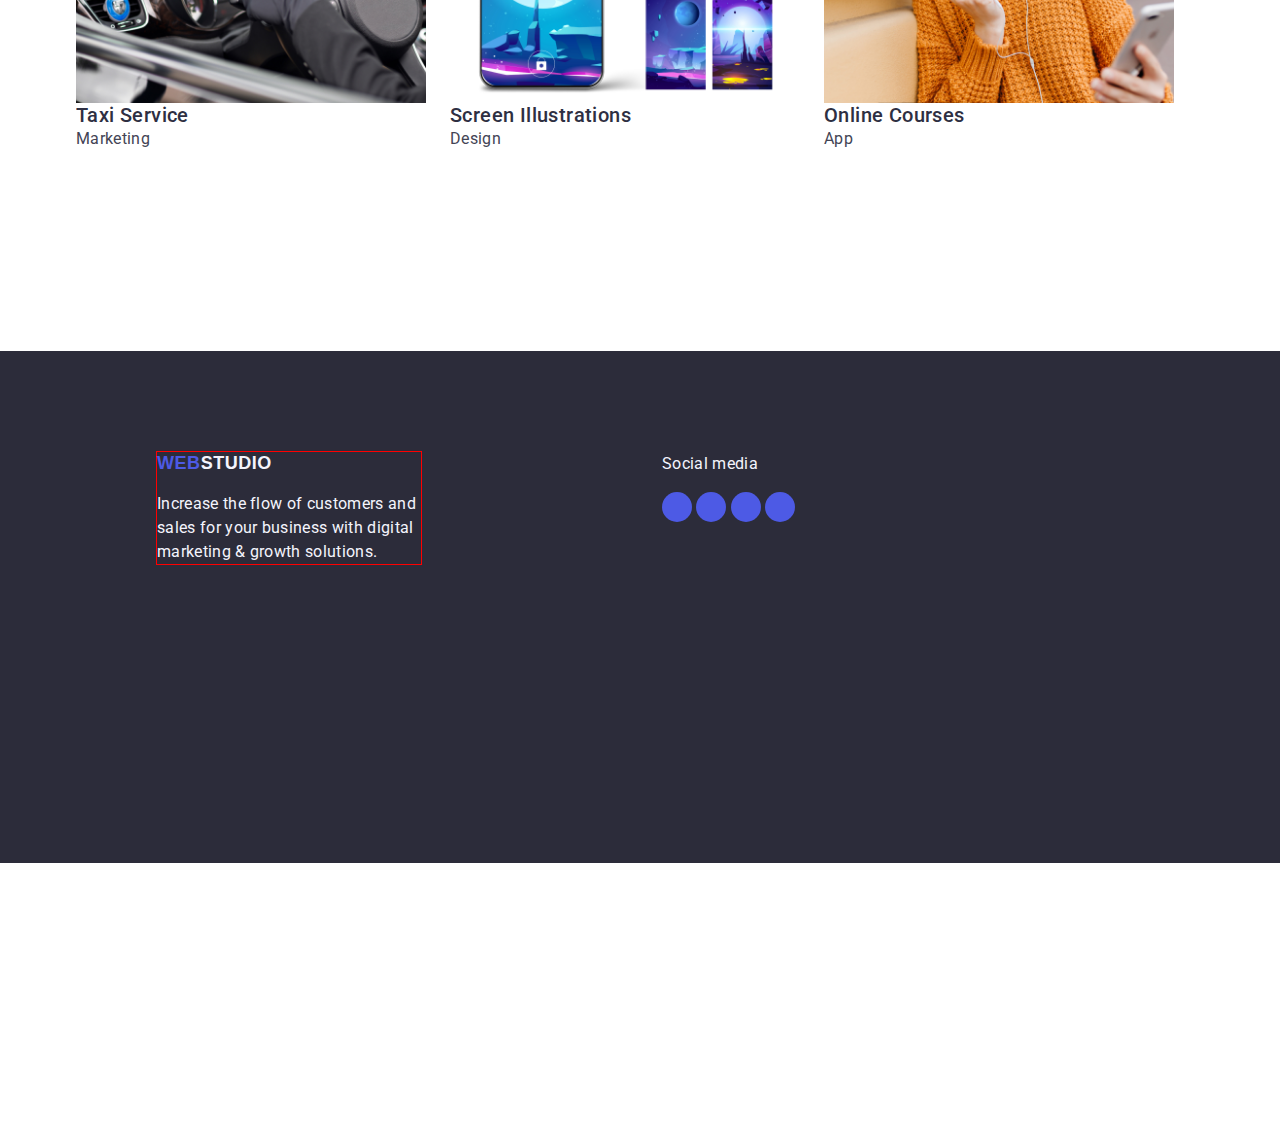
==== commit 3d58ff9a: "son10" ====
--- a/index.html
+++ b/index.html
@@ -269,9 +269,9 @@
     <footer class="footer">
       <div class="footer-container">
         <div class="logo-parag">
-          <svg class="icon-icon-logo">
-            <use href="./images/icons.svg#icon-logo"></use>
-          </svg>
+          <a class="footer-logo" href="/">
+            Web<span class="footer-logo-studio">Studio</span>
+          </a>
           <p class="footer-parag">
             Increase the flow of customers and sales for your business with
             digital marketing & growth solutions.
--- a/css/styles.css
+++ b/css/styles.css
@@ -116,14 +116,13 @@
   padding-bottom: 20px;
   position: relative; /* Pseudo elementler için gerekli */
   transition: color 250ms cubic-bezier(0.4, 0, 0.2, 1);
-  border: 1px solid red;
-}
-
-header .sol-blok nav ul li a:hover {
+}
+
+header .sol-blok .nav-ul a:hover {
   color: var(--Pressed-state); /* Hover durumunda renk değişimi */
 }
 
-header .sol-blok nav ul li a::after {
+header .sol-blok .nav-ul .nav-studio::after {
   content: ""; /* Pseudo elementin görünmesi için gerekli */
   position: absolute;
   width: 100%;
@@ -137,7 +136,7 @@
   transition: transform 250ms cubic-bezier(0.4, 0, 0.2, 1);
 }
 
-header .sol-blok nav ul li a:hover::after {
+header .sol-blok .nav-ul .nav-studio:hover::after {
   transform: scaleX(1); /* Hover durumunda genişlet */
 }
 
@@ -379,25 +378,44 @@
   width: 1440px;
   height: 312px;
   padding-left: 156px;
-  padding-right: 120px;
   padding-top: 100px;
   padding-bottom: 100px;
   display: flex;
-}
-
-.footer .footer-container svg {
-  width: 115px;
-  height: 24px;
-  margin-bottom: 16px;
+  align-items: baseline;
+}
+
+.footer-logo {
+  font-size: 18px;
+  font-family: "Raleway", sans-serif;
+  font-weight: 700;
+  letter-spacing: 0.03em;
+  line-height: 1.17;
+  text-transform: uppercase;
+  color: #4d5ae5;
+}
+
+.footer-logo-studio {
+  font-size: 18px;
+  font-family: "Raleway", sans-serif;
+  font-weight: 700;
+  line-height: 1.17;
+  letter-spacing: 0.03em;
+  text-transform: uppercase;
+  color: var(--Light);
 }
 
 .footer .footer-container .logo-parag {
   width: 264px;
   height: 112px;
+  margin-right: 120px;
+  border: 1px solid red;
 }
 
 .footer .footer-container .logo-parag .footer-parag {
   color: var(--Light);
+  margin-top: 16px;
+  margin-bottom: 16px;
+  font-weight: 500px;
 }
 
 .footer .footer-container .footer-social-links {
@@ -408,6 +426,7 @@
 
 .footer .footer-container .footer-social-links .footer-social-links-parag {
   color: var(--Light);
+  font-weight: 500px;
 }
 
 .footer .footer-container .footer-social-links svg {
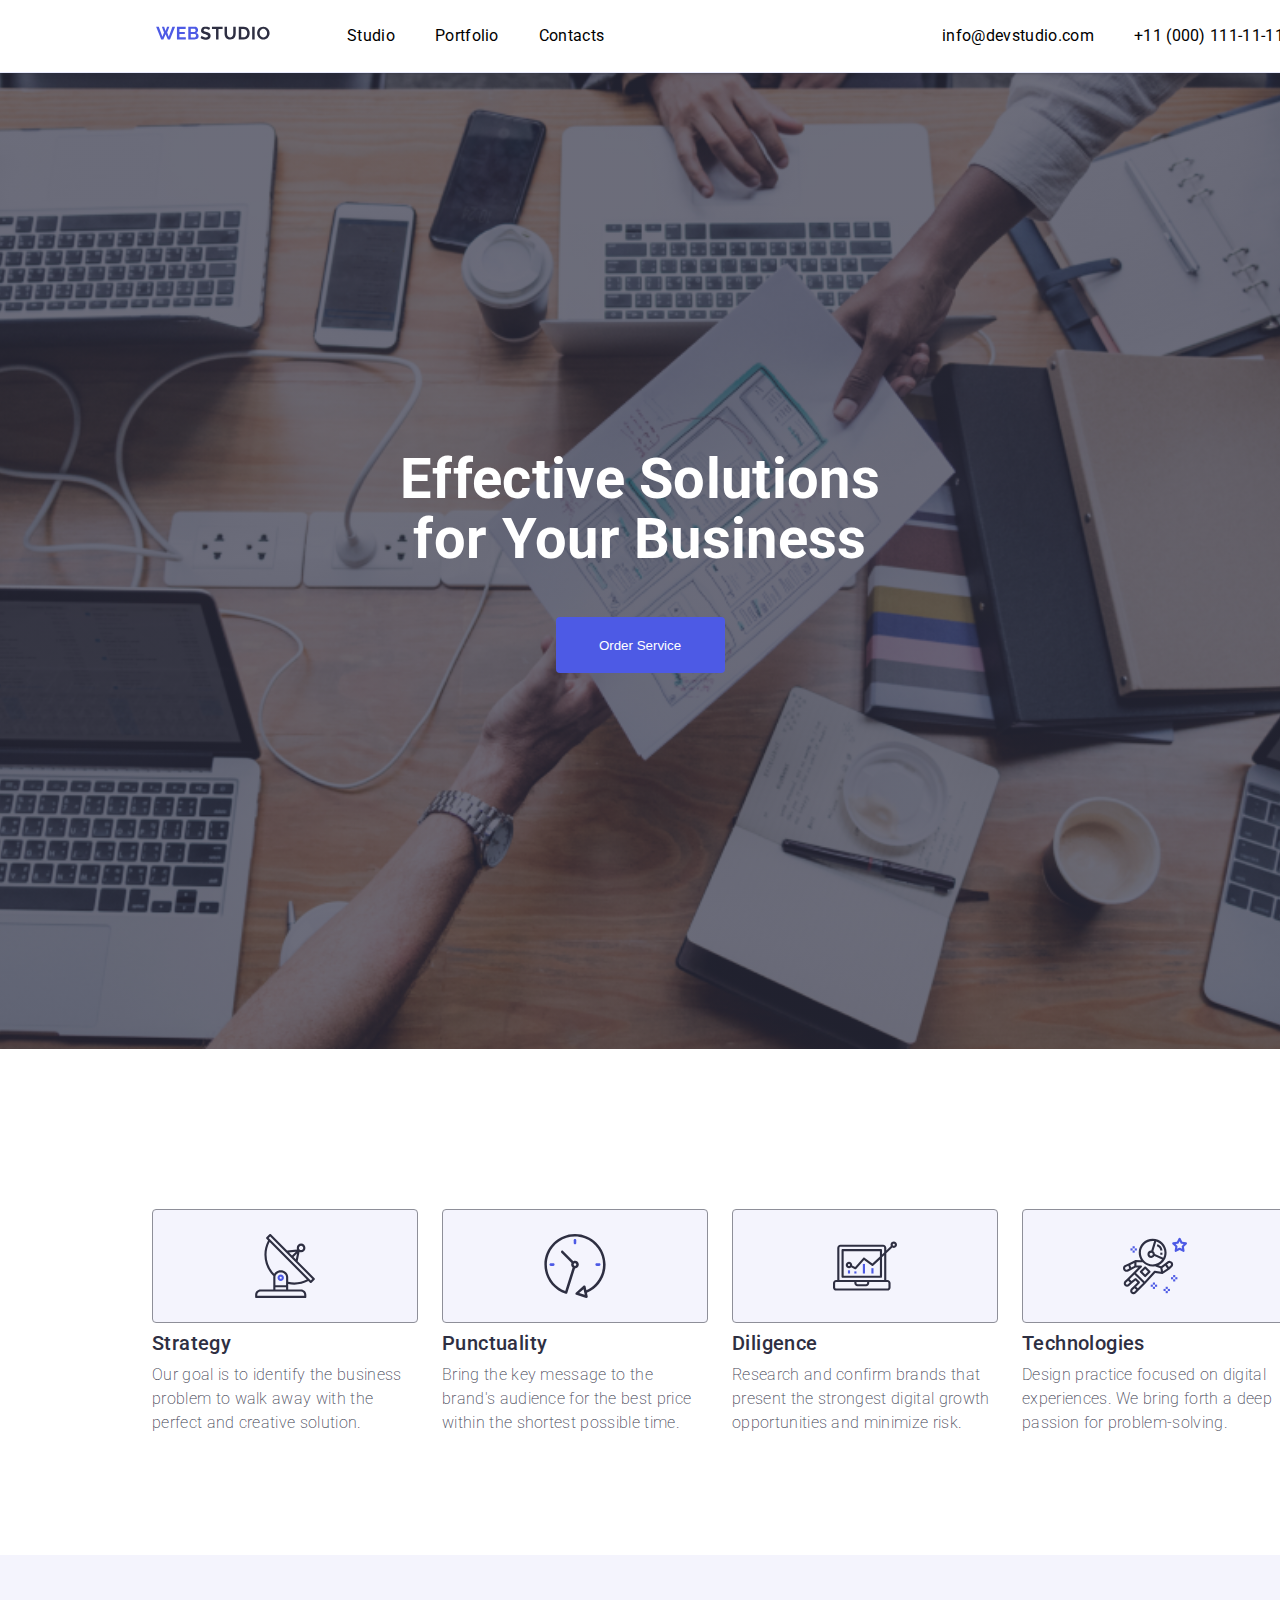
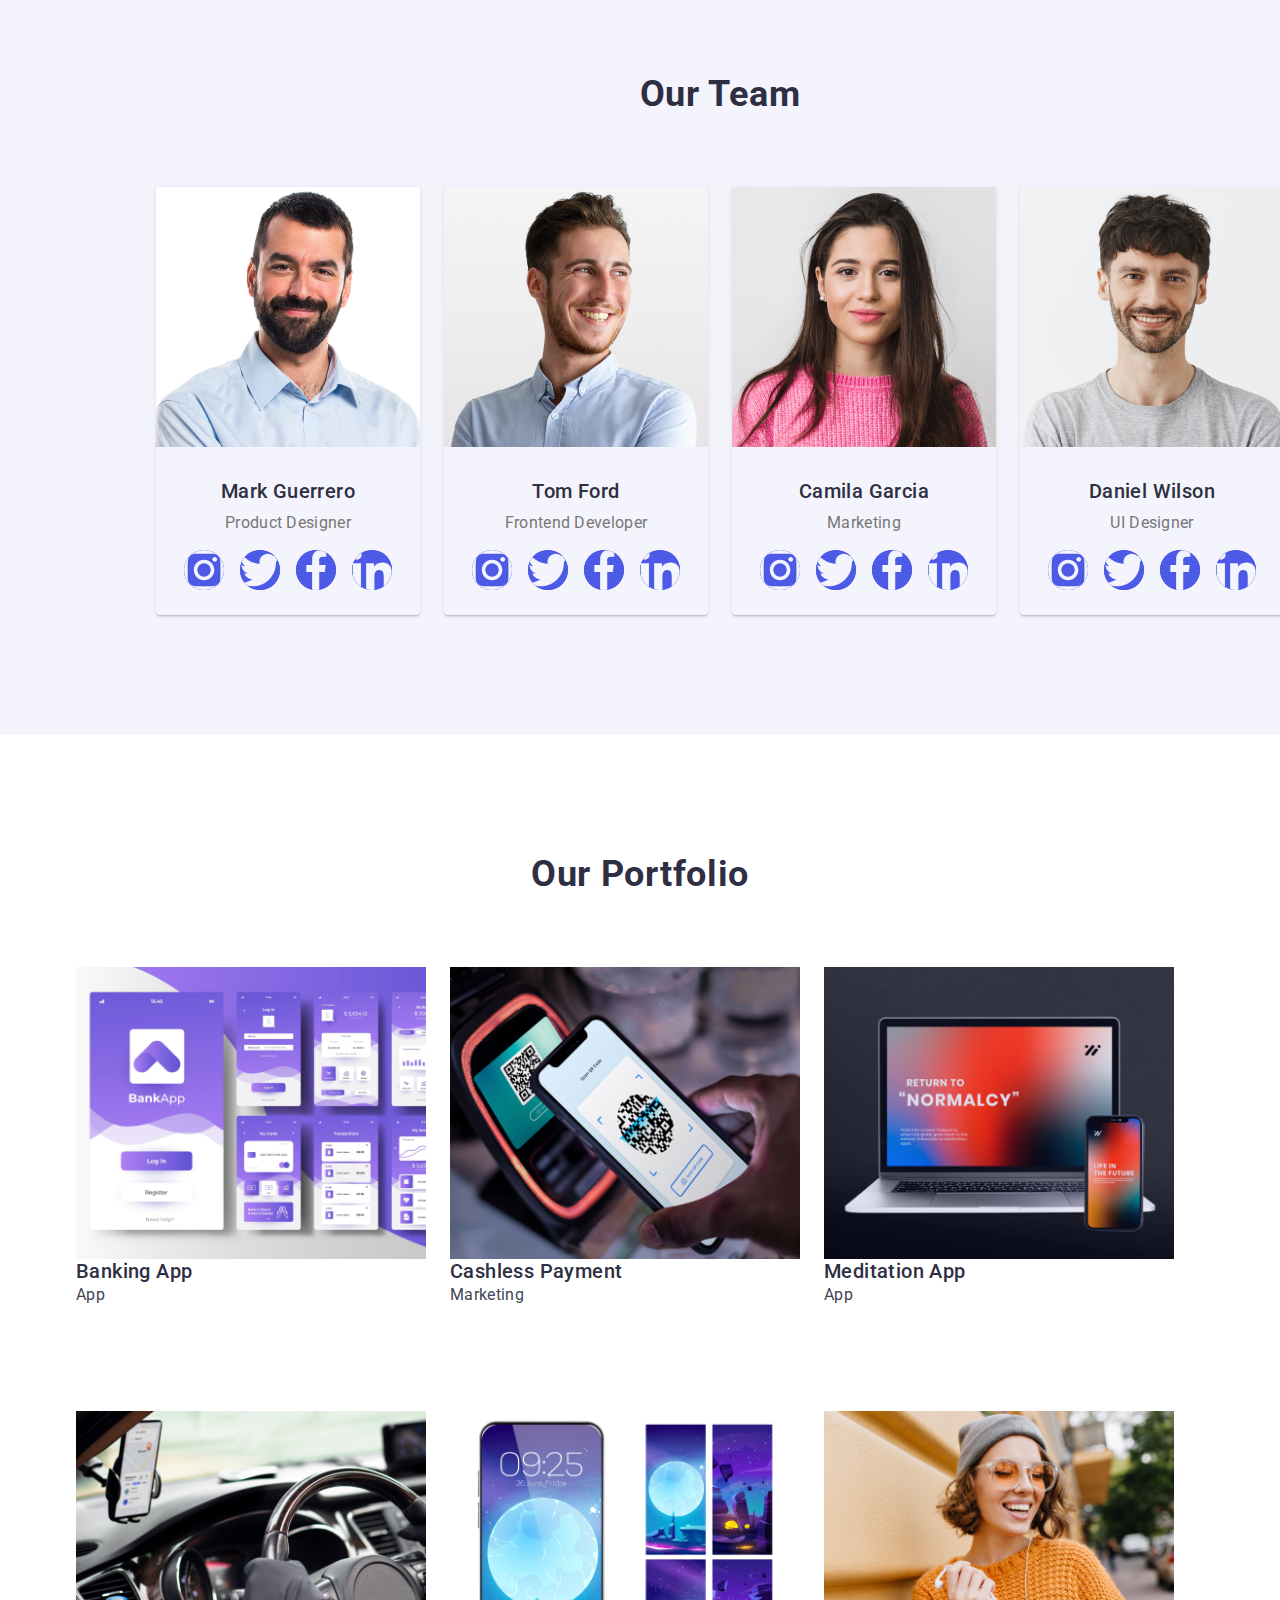
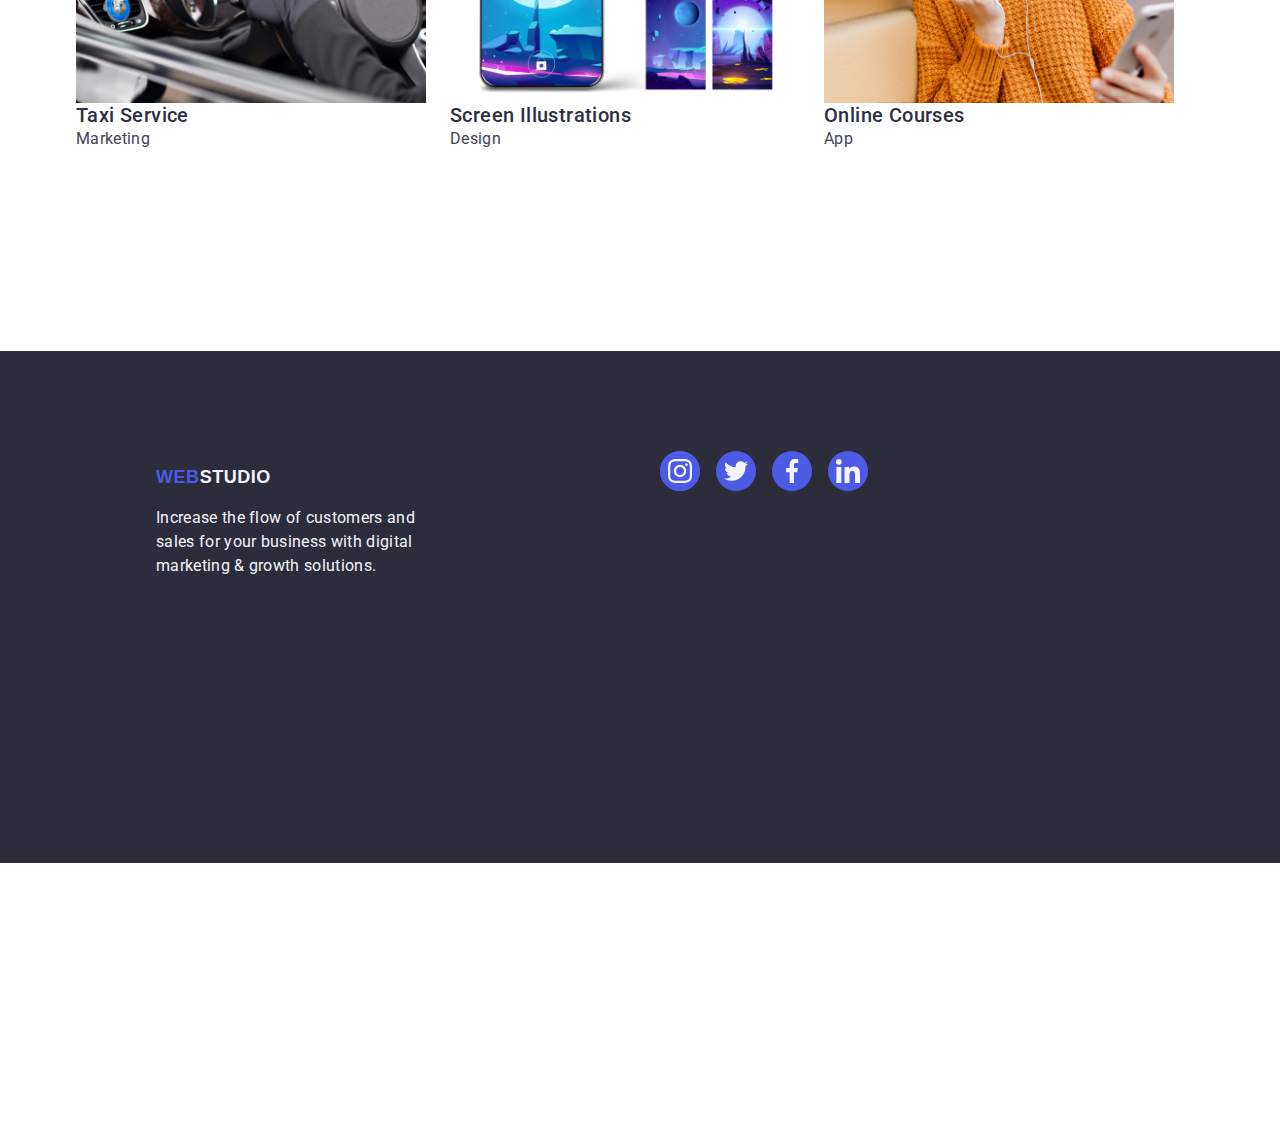
==== commit 7f41f6dc: "1" ====
--- a/index.html
+++ b/index.html
@@ -138,18 +138,26 @@
               <h3 class="team-card-title">Mark Guerrero</h3>
               <p class="team-card-parag">Product Designer</p>
               <div class="social-links">
-                <svg width="16" height="16" class="icon icon-instagram">
-                  <use href="icons.svg#icon-instagram"></use>
-                </svg>
-                <svg width="16" height="16" class="icon icon-facebook">
-                  <use href="icons.svg#icon-facebook"></use>
-                </svg>
-                <svg width="16" height="16" class="icon icon-twitter">
-                  <use href="icons.svg#icon-twitter"></use>
-                </svg>
-                <svg width="16" height="16" class="icon icon-linkedin">
-                  <use href="icons.svg#icon-linkedin"></use>
-                </svg>
+                <a href="#" class="footer-link">
+                  <svg width="24" height="24" class="icon icon-instagram">
+                    <use href="./images/icons.svg#icon-instagram"></use>
+                  </svg>
+                </a>
+                <a href="#" class="footer-link">
+                  <svg width="24" height="24" class="icon icon-twitter">
+                    <use href="./images/icons.svg#icon-twitter"></use>
+                  </svg>
+                </a>
+                <a href="#" class="footer-link">
+                  <svg width="24" height="24" class="icon icon-facebook">
+                    <use href="./images/icons.svg#icon-facebook"></use>
+                  </svg>
+                </a>
+                <a href="#" class="footer-link">
+                  <svg width="24" height="24" class="icon icon-linkedin">
+                    <use href="./images/icons.svg#icon-linkedin"></use>
+                  </svg>
+                </a>
               </div>
             </li>
             <li class="our-team-content">
@@ -157,18 +165,26 @@
               <h3 class="team-card-title">Tom Ford</h3>
               <p class="team-card-parag">Frontend Developer</p>
               <div class="social-links">
-                <svg width="16" height="16" class="icon icon-instagram">
-                  <use href="icons.svg#icon-instagram"></use>
-                </svg>
-                <svg width="16" height="16" class="icon icon-facebook">
-                  <use href="icons.svg#icon-instagram"></use>
-                </svg>
-                <svg width="16" height="16" class="icon icon-twitter">
-                  <use href="icons.svg#icon-instagram"></use>
-                </svg>
-                <svg width="16" height="16" class="icon icon-linkedin">
-                  <use href="icons.svg#icon-instagram"></use>
-                </svg>
+                <a href="#" class="footer-link">
+                  <svg width="24" height="24" class="icon icon-instagram">
+                    <use href="./images/icons.svg#icon-instagram"></use>
+                  </svg>
+                </a>
+                <a href="#" class="footer-link">
+                  <svg width="24" height="24" class="icon icon-twitter">
+                    <use href="./images/icons.svg#icon-twitter"></use>
+                  </svg>
+                </a>
+                <a href="#" class="footer-link">
+                  <svg width="24" height="24" class="icon icon-facebook">
+                    <use href="./images/icons.svg#icon-facebook"></use>
+                  </svg>
+                </a>
+                <a href="#" class="footer-link">
+                  <svg width="24" height="24" class="icon icon-linkedin">
+                    <use href="./images/icons.svg#icon-linkedin"></use>
+                  </svg>
+                </a>
               </div>
             </li>
             <li class="our-team-content">
@@ -176,18 +192,26 @@
               <h3 class="team-card-title">Camila Garcia</h3>
               <p class="team-card-parag">Marketing</p>
               <div class="social-links">
-                <svg width="16" height="16" class="icon icon-instagram">
-                  <use href="icons.svg#icon-instagram"></use>
-                </svg>
-                <svg width="16" height="16" class="icon icon-facebook">
-                  <use href="icons.svg#icon-instagram"></use>
-                </svg>
-                <svg width="16" height="16" class="icon icon-twitter">
-                  <use href="icons.svg#icon-instagram"></use>
-                </svg>
-                <svg width="16" height="16" class="icon icon-linkedin">
-                  <use href="icons.svg#icon-instagram"></use>
-                </svg>
+                <a href="#" class="footer-link">
+                  <svg width="24" height="24" class="icon icon-instagram">
+                    <use href="./images/icons.svg#icon-instagram"></use>
+                  </svg>
+                </a>
+                <a href="#" class="footer-link">
+                  <svg width="24" height="24" class="icon icon-twitter">
+                    <use href="./images/icons.svg#icon-twitter"></use>
+                  </svg>
+                </a>
+                <a href="#" class="footer-link">
+                  <svg width="24" height="24" class="icon icon-facebook">
+                    <use href="./images/icons.svg#icon-facebook"></use>
+                  </svg>
+                </a>
+                <a href="#" class="footer-link">
+                  <svg width="24" height="24" class="icon icon-linkedin">
+                    <use href="./images/icons.svg#icon-linkedin"></use>
+                  </svg>
+                </a>
               </div>
             </li>
             <li class="our-team-content">
@@ -195,18 +219,26 @@
               <h3 class="team-card-title">Daniel Wilson</h3>
               <p class="team-card-parag">UI Designer</p>
               <div class="social-links">
-                <svg width="16" height="16" class="icon icon-instagram">
-                  <use href="icons.svg#icon-instagram"></use>
-                </svg>
-                <svg width="16" height="16" class="icon icon-facebook">
-                  <use href="icons.svg#icon-instagram"></use>
-                </svg>
-                <svg width="16" height="16" class="icon icon-twitter">
-                  <use href="icons.svg#icon-instagram"></use>
-                </svg>
-                <svg width="16" height="16" class="icon icon-linkedin">
-                  <use href="icons.svg#icon-instagram"></use>
-                </svg>
+                <a href="#" class="footer-link">
+                  <svg width="24" height="24" class="icon icon-instagram">
+                    <use href="./images/icons.svg#icon-instagram"></use>
+                  </svg>
+                </a>
+                <a href="#" class="footer-link">
+                  <svg width="24" height="24" class="icon icon-twitter">
+                    <use href="./images/icons.svg#icon-twitter"></use>
+                  </svg>
+                </a>
+                <a href="#" class="footer-link">
+                  <svg width="24" height="24" class="icon icon-facebook">
+                    <use href="./images/icons.svg#icon-facebook"></use>
+                  </svg>
+                </a>
+                <a href="#" class="footer-link">
+                  <svg width="24" height="24" class="icon icon-linkedin">
+                    <use href="./images/icons.svg#icon-linkedin"></use>
+                  </svg>
+                </a>
               </div>
             </li>
           </ul>
@@ -277,23 +309,40 @@
             digital marketing & growth solutions.
           </p>
         </div>
-        <div class="footer-social-links">
-          <p class="footer-social-links-parag">Social media</p>
-          <svg width="16" height="16" class="icon icon-instagram">
-            <use href="icons.svg#icon-instagram"></use>
-          </svg>
-          <svg width="16" height="16" class="icon icon-facebook">
-            <use href="icons.svg#icon-instagram"></use>
-          </svg>
-          <svg width="16" height="16" class="icon icon-twitter">
-            <use href="icons.svg#icon-instagram"></use>
-          </svg>
-          <svg width="16" height="16" class="icon icon-linkedin">
-            <use href="icons.svg#icon-instagram"></use>
-          </svg>
-        </div>
+
+        <div class="social-media-parag"></div>
+        <ul class="footer-social-links">
+          <li class="footer-link">
+            <a href="#" class="footer-link">
+              <svg width="24" height="24" class="icon icon-instagram">
+                <use href="./images/icons.svg#icon-instagram"></use>
+              </svg>
+            </a>
+          </li>
+          <li>
+            <a href="#" class="footer-link">
+              <svg width="24" height="24" class="icon icon-twitter">
+                <use href="./images/icons.svg#icon-twitter"></use>
+              </svg>
+            </a>
+          </li>
+          <li>
+            <a href="#" class="footer-link">
+              <svg width="24" height="24" class="icon icon-facebook">
+                <use href="./images/icons.svg#icon-facebook"></use>
+              </svg>
+            </a>
+          </li>
+          <li>
+            <a href="#" class="footer-link">
+              <svg width="24" height="24" class="icon icon-linkedin">
+                <use href="./images/icons.svg#icon-linkedin"></use>
+              </svg>
+            </a>
+          </li>
+        </ul>
       </div>
     </footer>
-    <!--footer end-->
+    <!--footer start-->
   </body>
 </html>
--- a/css/styles.css
+++ b/css/styles.css
@@ -65,9 +65,9 @@
   letter-spacing: 2%;
   color: #2e2f42;
 }
-p {
+.feature-parag p {
   font-family: "Roboto", sans-serif;
-  font-weight: 400;
+  font-weight: 500;
   font-size: 16px;
   line-height: 1.5;
   letter-spacing: 0.02em;
@@ -312,21 +312,18 @@
 .our-team .team-container .social-links {
   display: flex;
   justify-content: center;
-  gap: 10px;
-  padding-bottom: 15px;
+  gap: 16px;
 }
 
 .our-team .team-container .social-links svg {
-  width: 30px;
-  height: 30px;
-  display: flex;
-  gap: 16px;
+  width: 40px;
+  height: 40px;
+  display: flex;
   align-items: center;
   justify-content: center;
   border-radius: 50%;
   background-color: var(--primary-brand);
-  text-decoration: none;
-  font-size: 1rem;
+  fill: #ffffff;
   transition: background-color 0.3s;
 }
 /* section two end*/
@@ -404,43 +401,50 @@
   color: var(--Light);
 }
 
-.footer .footer-container .logo-parag {
+.logo-parag {
   width: 264px;
   height: 112px;
   margin-right: 120px;
-  border: 1px solid red;
-}
-
-.footer .footer-container .logo-parag .footer-parag {
+}
+
+.footer-parag {
   color: var(--Light);
   margin-top: 16px;
   margin-bottom: 16px;
   font-weight: 500px;
 }
 
-.footer .footer-container .footer-social-links {
+.footer-social-links {
   width: 280px;
   height: 80;
   margin-left: 120px;
 }
 
-.footer .footer-container .footer-social-links .footer-social-links-parag {
+.footer-social-links-parag {
   color: var(--Light);
   font-weight: 500px;
 }
 
-.footer .footer-container .footer-social-links svg {
-  margin-top: 16px;
+.footer-social-links {
+  display: flex;
   gap: 16px;
-  width: 30px;
-  height: 30px;
+  list-style: none;
+}
+
+.footer-link {
+  width: 40px;
+  height: 40px;
+  display: flex;
   align-items: center;
   justify-content: center;
   border-radius: 50%;
   background-color: var(--primary-brand);
   fill: #ffffff;
-  text-decoration: none;
-  font-size: 1rem;
   transition: background-color 0.3s;
 }
+
+.footer-link:hover,
+.footer-link:focus {
+  background-color: #31d0aa;
+}
 /* footer end*/
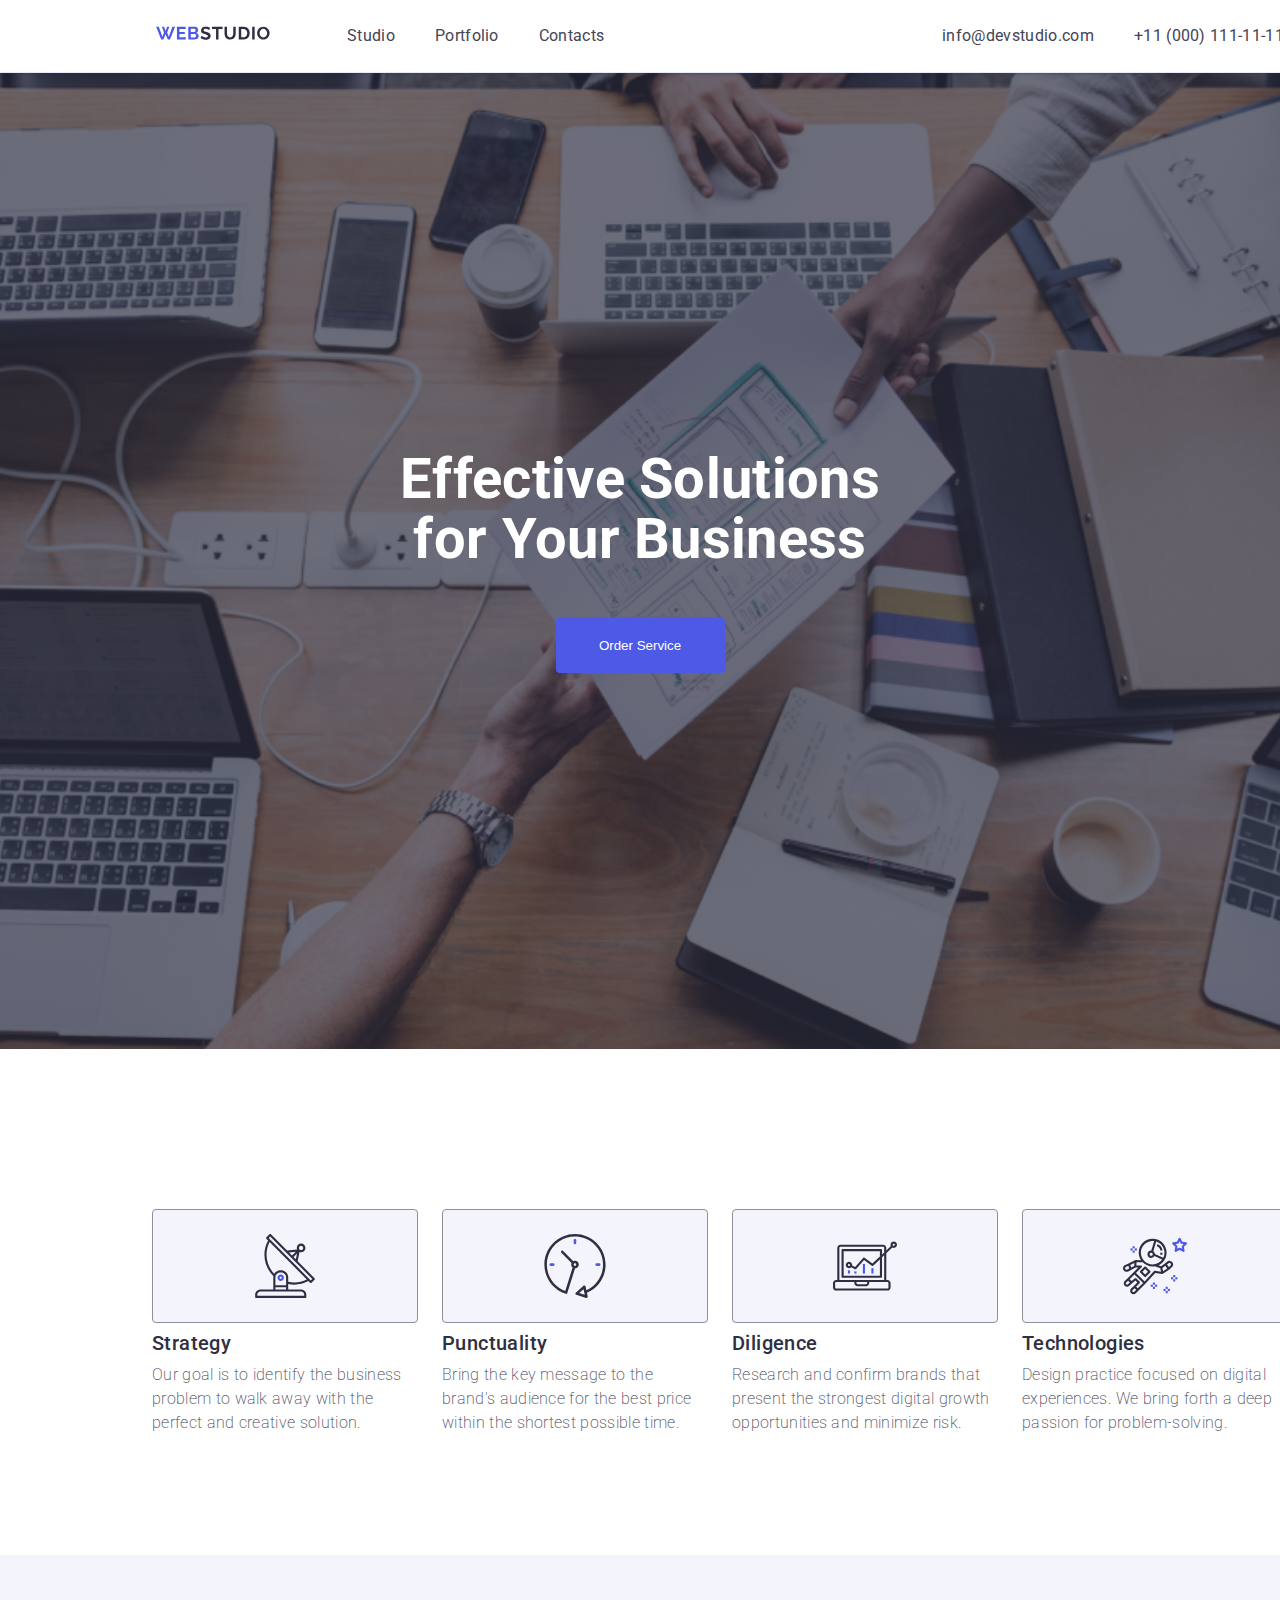
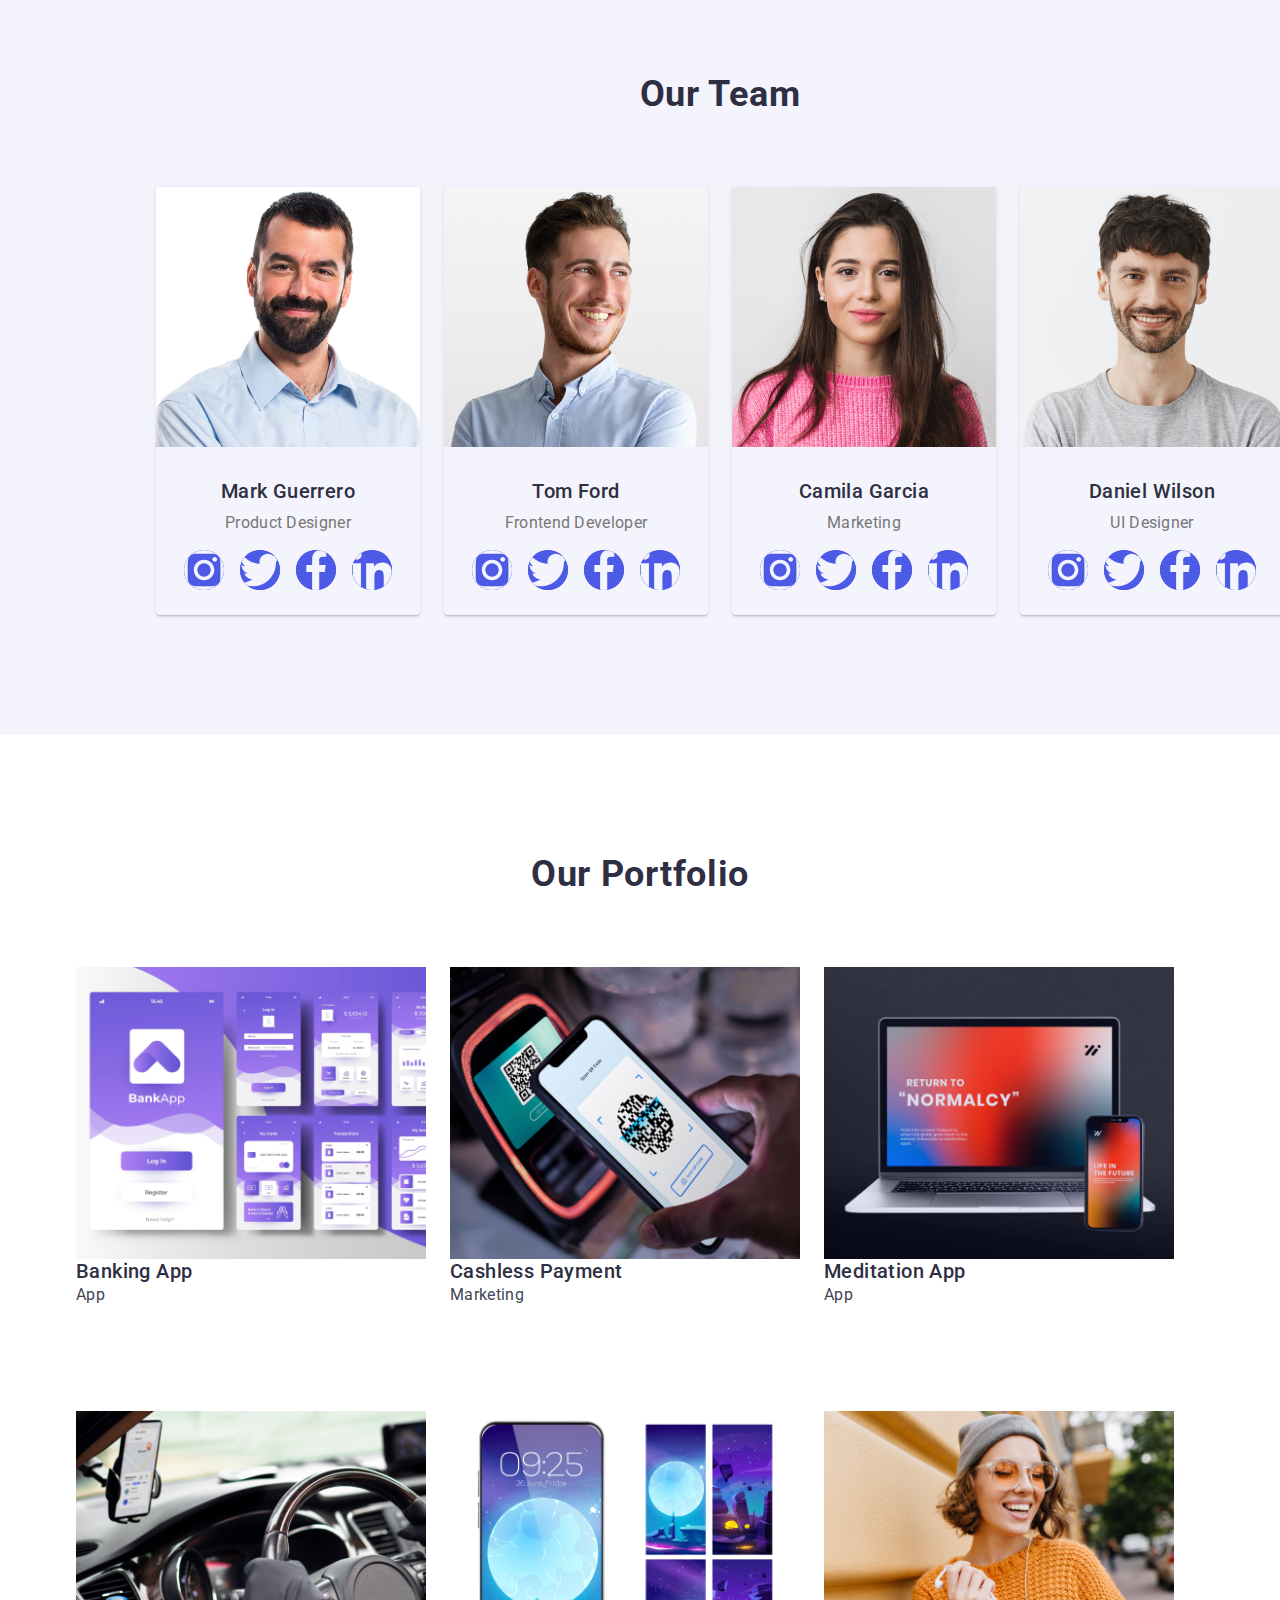
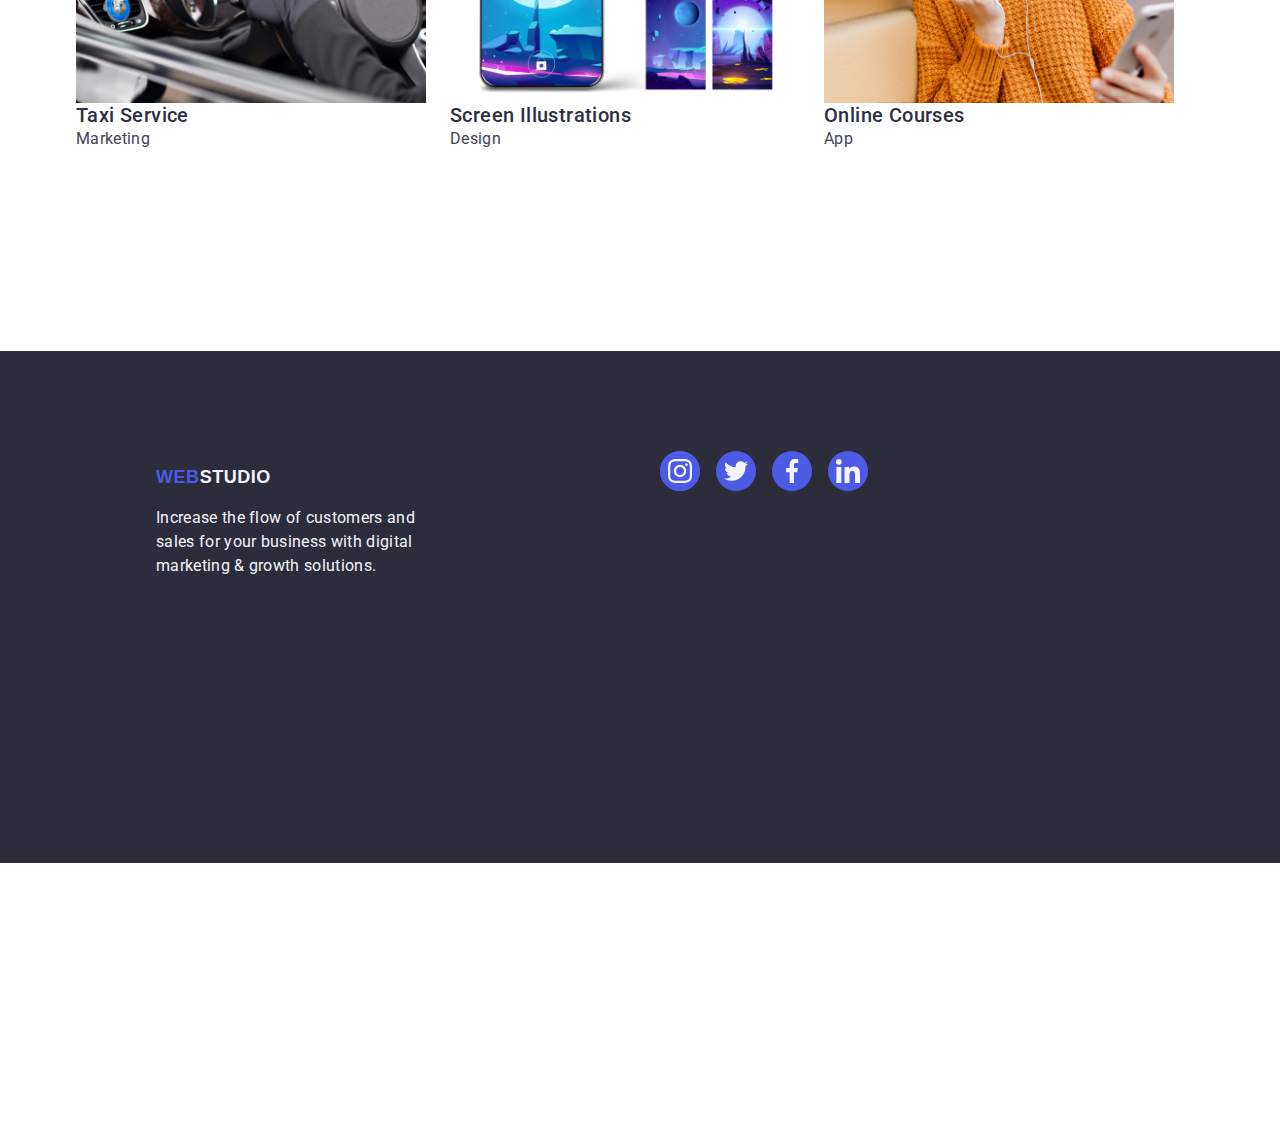
==== commit 6b1e096c: "4" ====
--- a/index.html
+++ b/index.html
@@ -25,7 +25,6 @@
     <link rel="stylesheet" href="./css/styles.css" />
   </head>
   <body>
-    <!-- header start -->
     <header class="container">
       <!-- logo and menu start -->
       <div class="sol-blok">
@@ -42,8 +41,8 @@
         <nav class="nav-bar">
           <ul class="nav-ul">
             <li><a class="nav-studio" href="#">Studio</a></li>
-            <li><a href="#">Portfolio</a></li>
-            <li><a href="#">Contacts</a></li>
+            <li><a class="nav-studio" href="#">Portfolio</a></li>
+            <li><a class="nav-studio" href="#">Contacts</a></li>
           </ul>
         </nav>
         <!-- menu end -->
@@ -52,13 +51,12 @@
       <!-- address start -->
       <div class="sag-blok">
         <address>
-          <a href="#">info@devstudio.com</a>
-          <a href="#">+11 (000) 111-11-11</a>
+          <a class="adres-title" href="#">info@devstudio.com</a>
+          <a class="adres-title" href="#">+11 (000) 111-11-11</a>
         </address>
       </div>
       <!-- address end -->
     </header>
-    <!-- header end -->
 
     <!--main start-->
     <main>
--- a/css/styles.css
+++ b/css/styles.css
@@ -75,7 +75,12 @@
 }
 /*contanier end*/
 
-/* header start */
+/* Genel ayarlar */
+:root {
+  --Pressed-state: #404bbf; /* Kullanılan renk değişkeni */
+}
+
+/* Header stili */
 header {
   display: flex;
   justify-content: space-between;
@@ -113,6 +118,7 @@
 
 header .sol-blok .nav-ul .nav-studio {
   text-decoration: none; /* Alt çizgiyi kaldır */
+  color: inherit; /* Varsayılan yazı rengi */
   padding-bottom: 20px;
   position: relative; /* Pseudo elementler için gerekli */
   transition: color 250ms cubic-bezier(0.4, 0, 0.2, 1);
@@ -124,16 +130,16 @@
 
 header .sol-blok .nav-ul .nav-studio::after {
   content: ""; /* Pseudo elementin görünmesi için gerekli */
-  position: absolute;
-  width: 100%;
-  height: 4px;
-  background-color: #404bbf;
+  position: absolute; /* Konumlandırma */
+  width: 100%; /* Genişlik */
+  height: 4px; /* Yükseklik */
+  background-color: var(--Pressed-state); /* Arkaplan rengi */
   left: 0;
-  bottom: -5px;
+  bottom: -5px; /* Alt mesafe */
   border-radius: 2px; /* Yuvarlak kenarlar */
   transform: scaleX(0); /* İlk durumda görünmez */
-  transform-origin: center; /* Animasyonun başlangıç noktası */
-  transition: transform 250ms cubic-bezier(0.4, 0, 0.2, 1);
+  transform-origin: center; /* Animasyon başlangıç noktası */
+  transition: transform 250ms cubic-bezier(0.4, 0, 0.2, 1); /* Geçiş */
 }
 
 header .sol-blok .nav-ul .nav-studio:hover::after {
@@ -149,16 +155,15 @@
   gap: 40px;
 }
 
-header .sag-blok address a {
-  text-decoration: none; /* Alt çizgiyi kaldır */
-
+header .sag-blok address .adres-title {
+  text-decoration: none;
+  color: inherit;
   transition: color 250ms cubic-bezier(0.4, 0, 0.2, 1);
 }
 
-header .sag-blok address a:hover {
+header .sag-blok address .adres-title:hover {
   color: var(--Pressed-state); /* Hover durumunda renk değişimi */
 }
-/* header end */
 
 /*hero image section start*/
 main .hero-image {
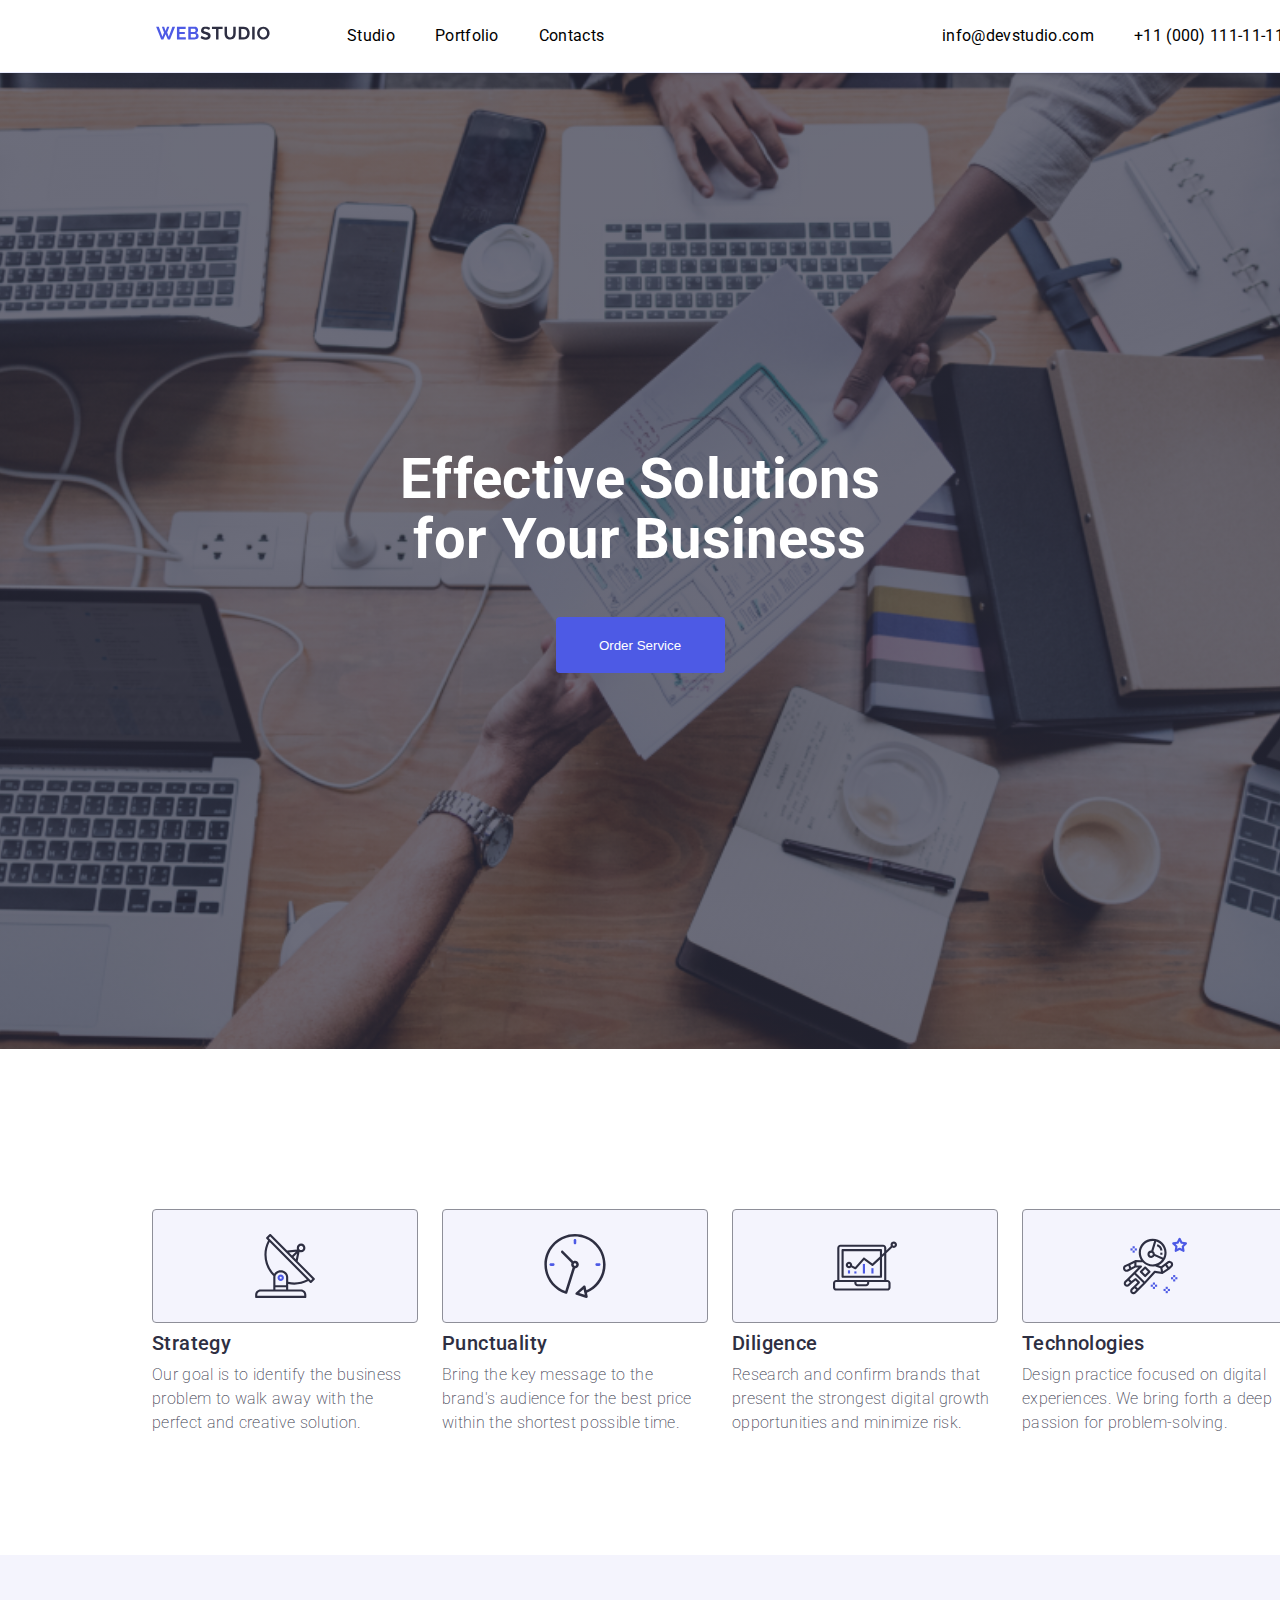
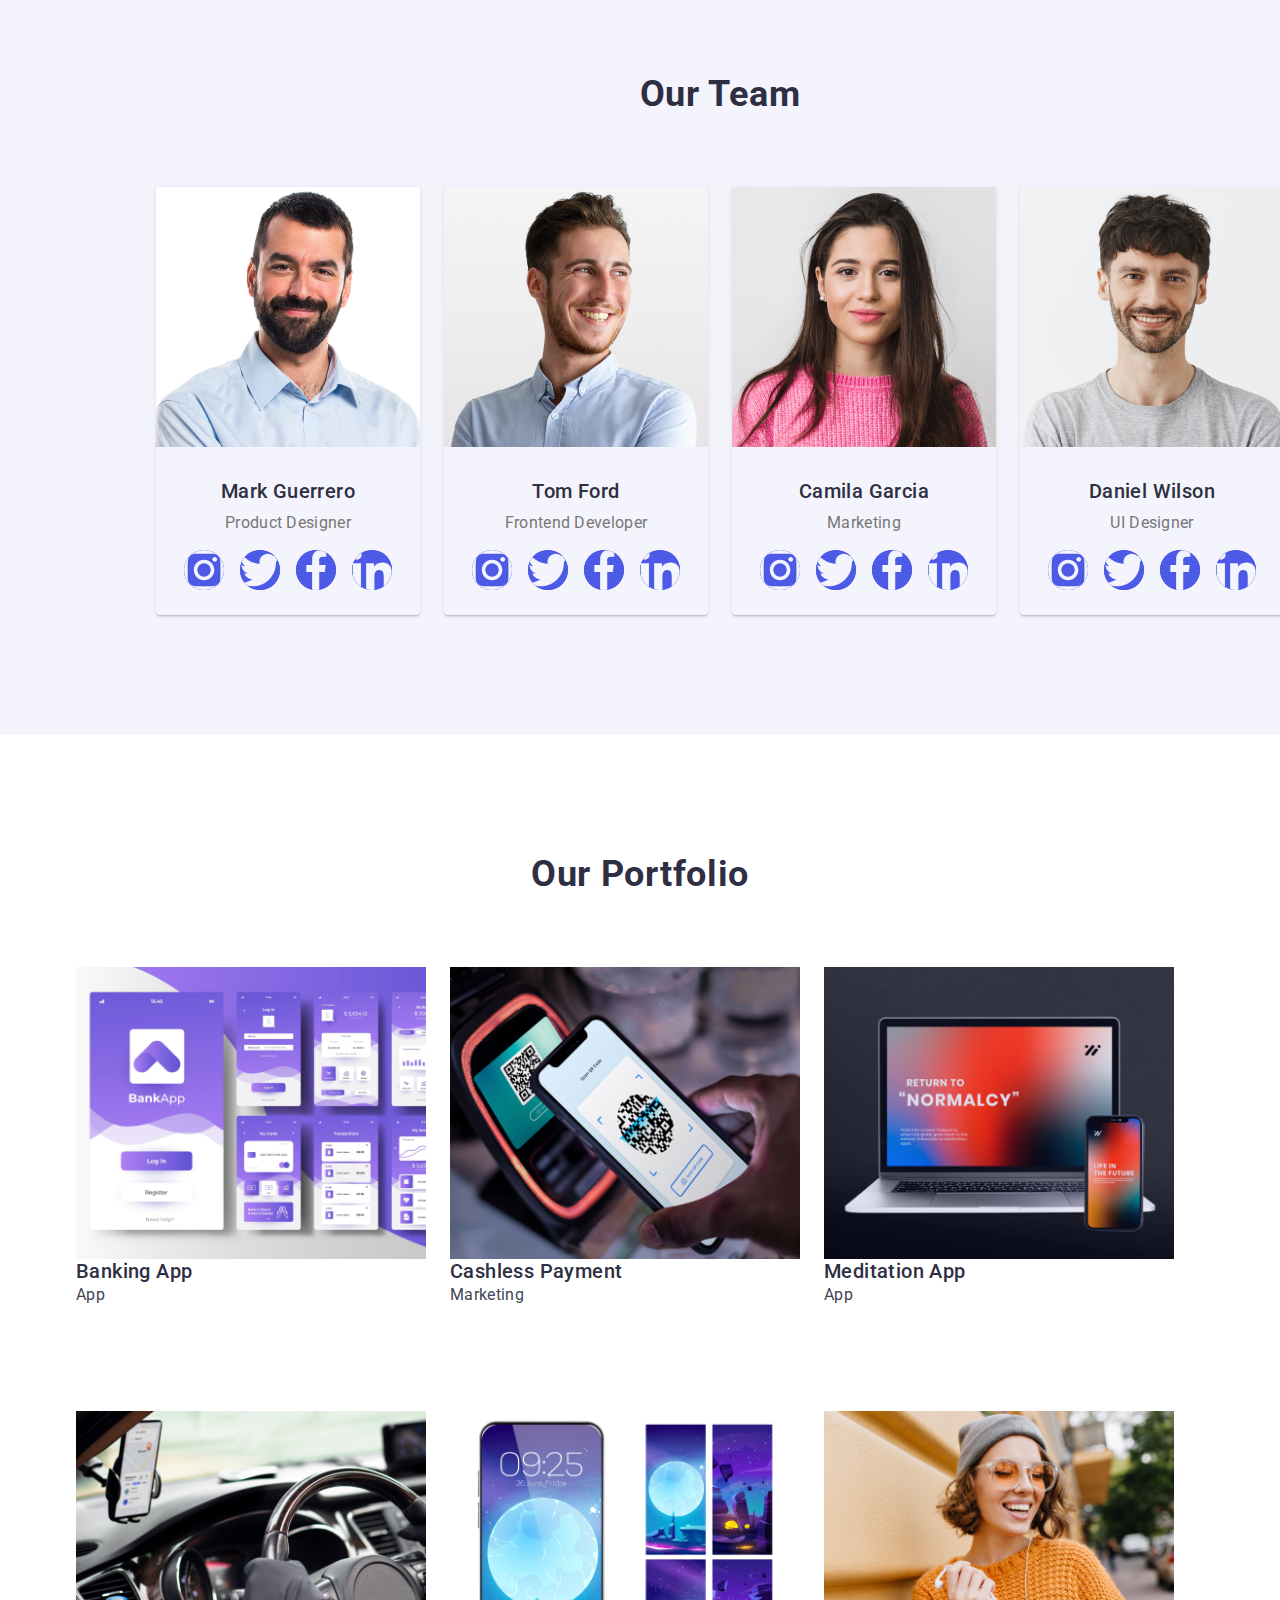
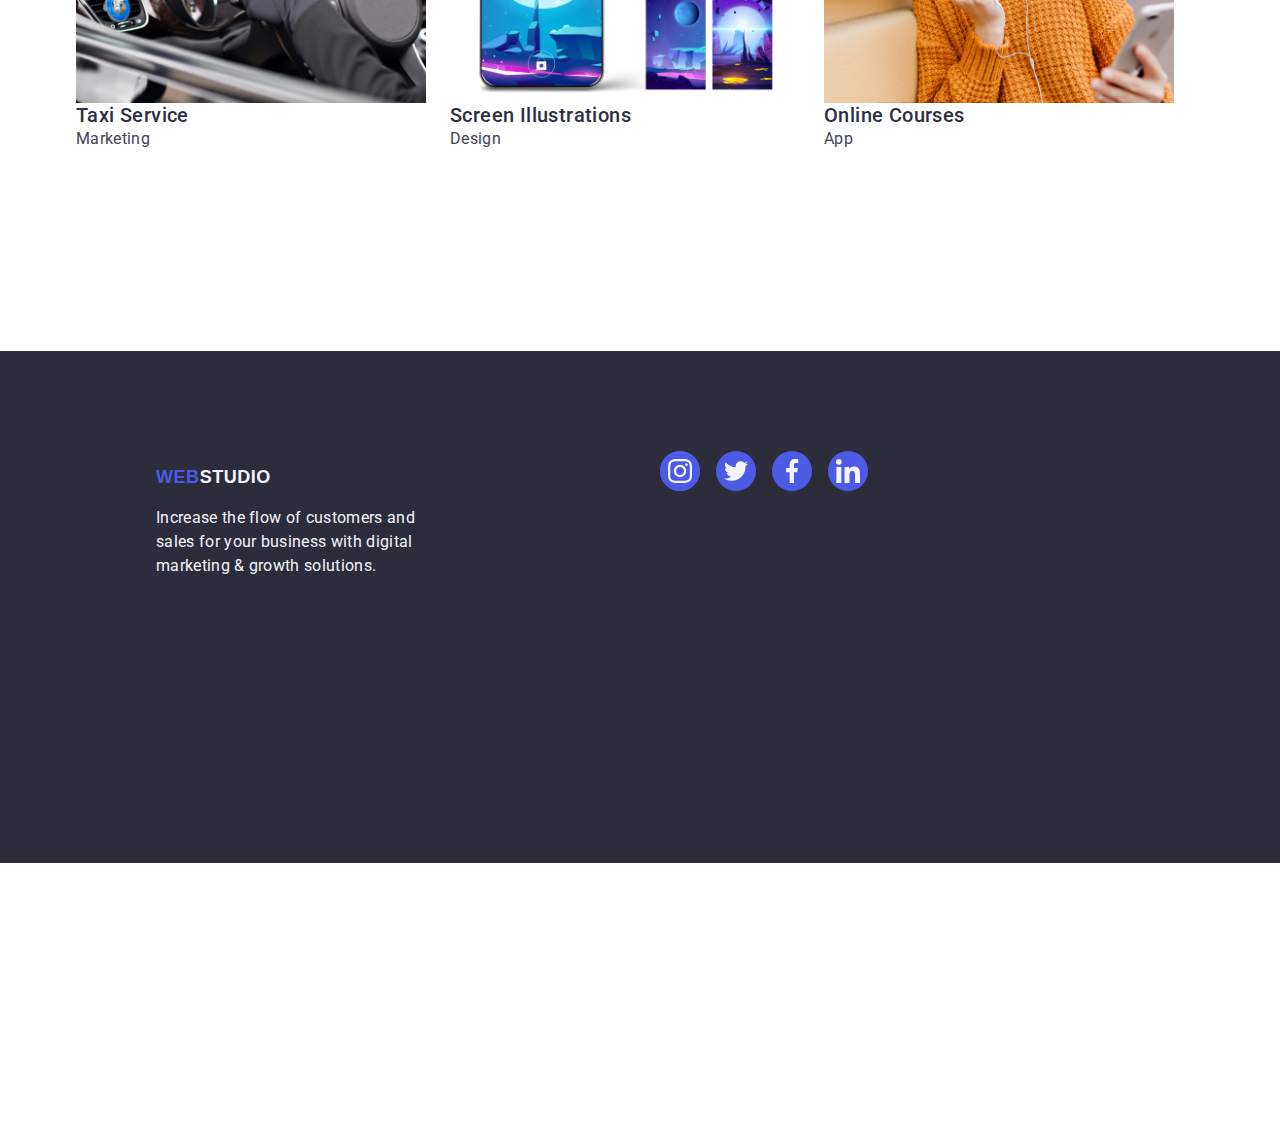
==== commit a94074c3: "5" ====
--- a/index.html
+++ b/index.html
@@ -25,6 +25,7 @@
     <link rel="stylesheet" href="./css/styles.css" />
   </head>
   <body>
+    <!-- header start -->
     <header class="container">
       <!-- logo and menu start -->
       <div class="sol-blok">
@@ -57,6 +58,7 @@
       </div>
       <!-- address end -->
     </header>
+    <!-- header end -->
 
     <!--main start-->
     <main>
--- a/css/styles.css
+++ b/css/styles.css
@@ -75,12 +75,7 @@
 }
 /*contanier end*/
 
-/* Genel ayarlar */
-:root {
-  --Pressed-state: #404bbf; /* Kullanılan renk değişkeni */
-}
-
-/* Header stili */
+/* header start */
 header {
   display: flex;
   justify-content: space-between;
@@ -118,7 +113,6 @@
 
 header .sol-blok .nav-ul .nav-studio {
   text-decoration: none; /* Alt çizgiyi kaldır */
-  color: inherit; /* Varsayılan yazı rengi */
   padding-bottom: 20px;
   position: relative; /* Pseudo elementler için gerekli */
   transition: color 250ms cubic-bezier(0.4, 0, 0.2, 1);
@@ -130,16 +124,16 @@
 
 header .sol-blok .nav-ul .nav-studio::after {
   content: ""; /* Pseudo elementin görünmesi için gerekli */
-  position: absolute; /* Konumlandırma */
-  width: 100%; /* Genişlik */
-  height: 4px; /* Yükseklik */
-  background-color: var(--Pressed-state); /* Arkaplan rengi */
+  position: absolute;
+  width: 100%;
+  height: 4px;
+  background-color: #404bbf;
   left: 0;
-  bottom: -5px; /* Alt mesafe */
+  bottom: -5px;
   border-radius: 2px; /* Yuvarlak kenarlar */
   transform: scaleX(0); /* İlk durumda görünmez */
-  transform-origin: center; /* Animasyon başlangıç noktası */
-  transition: transform 250ms cubic-bezier(0.4, 0, 0.2, 1); /* Geçiş */
+  transform-origin: center; /* Animasyonun başlangıç noktası */
+  transition: transform 250ms cubic-bezier(0.4, 0, 0.2, 1);
 }
 
 header .sol-blok .nav-ul .nav-studio:hover::after {
@@ -156,14 +150,12 @@
 }
 
 header .sag-blok address .adres-title {
-  text-decoration: none;
-  color: inherit;
   transition: color 250ms cubic-bezier(0.4, 0, 0.2, 1);
 }
-
-header .sag-blok address .adres-title:hover {
+header .sag-blok .adres-title header .sag-blok address a:hover {
   color: var(--Pressed-state); /* Hover durumunda renk değişimi */
 }
+/* header end */
 
 /*hero image section start*/
 main .hero-image {
